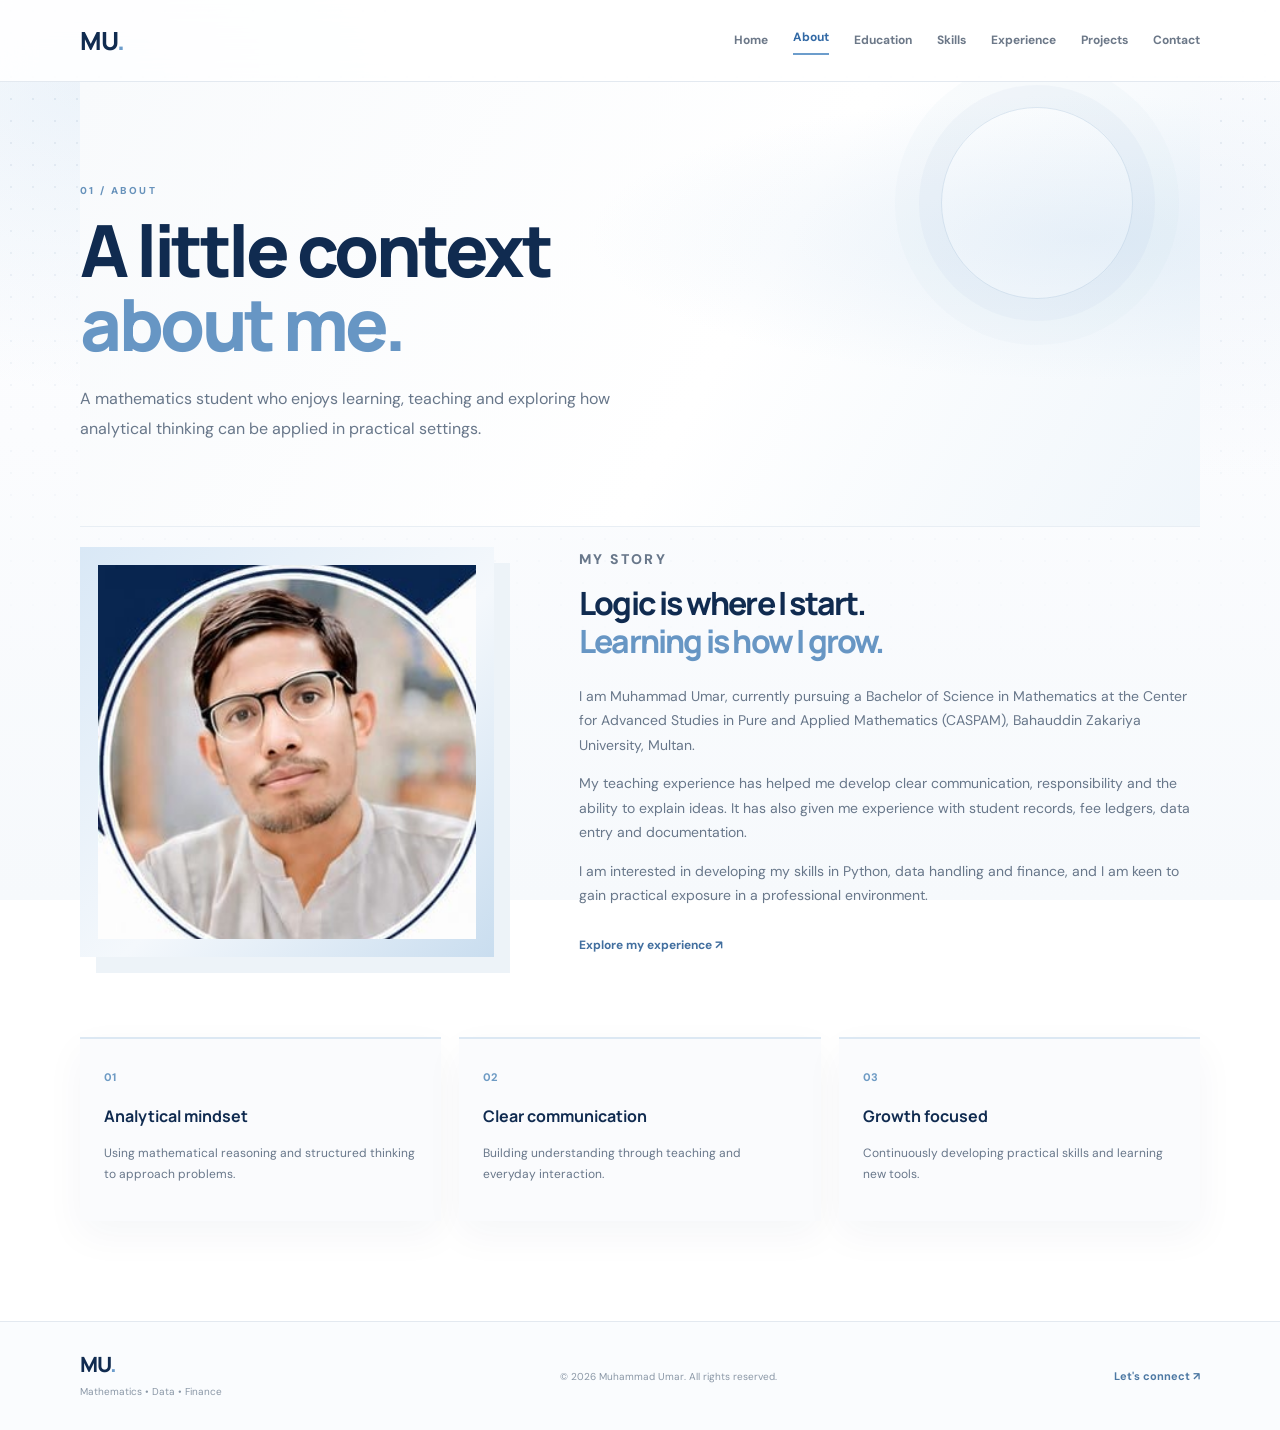
==== about.html @ f1762b2d "First portfolio upload" ====
<!doctype html><html lang="en"><head><meta charset="utf-8"><meta name="viewport" content="width=device-width, initial-scale=1"><meta name="description" content="Muhammad Umar's professional portfolio — Mathematics student interested in data, Python and finance."><title>About | Muhammad Umar</title><link rel="preconnect" href="https://fonts.googleapis.com"><link rel="preconnect" href="https://fonts.gstatic.com" crossorigin><link href="https://fonts.googleapis.com/css2?family=DM+Sans:wght@400;500;600;700&family=Manrope:wght@400;500;600;700;800&display=swap" rel="stylesheet"><link rel="stylesheet" href="style.css"></head><body><header class="header"><a class="logo" href="index.html">MU<span>.</span></a><button class="menu-btn" aria-label="Toggle menu" aria-expanded="false">☰</button><nav class="nav"><a href="index.html">Home</a><a class="active" href="about.html">About</a><a href="education.html">Education</a><a href="skills.html">Skills</a><a href="experience.html">Experience</a><a href="projects.html">Projects</a><a href="contact.html">Contact</a></nav></header><main>
<section class="page-hero container"><p class="kicker">01 / ABOUT</p><h1>A little context<br><em>about me.</em></h1><p class="intro">A mathematics student who enjoys learning, teaching and exploring how analytical thinking can be applied in practical settings.</p></section>
<section class="container split-section"><div class="about-photo"><img src="assets/portrait.jpg" alt="Muhammad Umar"></div><div class="prose"><p class="kicker">MY STORY</p><h2>Logic is where I start.<br><em>Learning is how I grow.</em></h2><p>I am Muhammad Umar, currently pursuing a Bachelor of Science in Mathematics at the Center for Advanced Studies in Pure and Applied Mathematics (CASPAM), Bahauddin Zakariya University, Multan.</p><p>My teaching experience has helped me develop clear communication, responsibility and the ability to explain ideas. It has also given me experience with student records, fee ledgers, data entry and documentation.</p><p>I am interested in developing my skills in Python, data handling and finance, and I am keen to gain practical exposure in a professional environment.</p><a class="text-link" href="experience.html">Explore my experience ↗</a></div></section>
<section class="container values-grid"><article><span>01</span><h3>Analytical mindset</h3><p>Using mathematical reasoning and structured thinking to approach problems.</p></article><article><span>02</span><h3>Clear communication</h3><p>Building understanding through teaching and everyday interaction.</p></article><article><span>03</span><h3>Growth focused</h3><p>Continuously developing practical skills and learning new tools.</p></article></section>
</main><footer class="footer"><div><a class="logo" href="index.html">MU<span>.</span></a><p>Mathematics • Data • Finance</p></div><p>© <span class="year"></span> Muhammad Umar. All rights reserved.</p><a href="contact.html">Let's connect ↗</a></footer><script src="script.js"></script></body></html>
---- style.css ----
:root{--ink:#17263b;--navy:#102b50;--blue:#3269a5;--sky:#e9f1fa;--muted:#68778a;--line:#e3e9f0;--paper:#fff;--soft:#f7f9fc;--accent:#9fc5ee}
*{box-sizing:border-box}html{scroll-behavior:smooth}body{margin:0;background:var(--paper);color:var(--ink);font-family:'DM Sans',Arial,sans-serif;font-size:15px;line-height:1.75}a{color:inherit}.container{width:min(1120px,calc(100% - 48px));margin:0 auto}.header{height:82px;padding:0 max(24px,calc((100% - 1120px)/2));display:flex;align-items:center;justify-content:space-between;background:#fff;border-bottom:1px solid var(--line);position:sticky;top:0;z-index:20}.logo{font:800 25px 'Manrope',sans-serif;letter-spacing:-1.5px;text-decoration:none;color:var(--navy)}.logo span{color:#6c9dcc}.nav{display:flex;align-items:center;gap:25px}.nav a{text-decoration:none;color:#6c7888;font-size:12px;font-weight:700;transition:.2s}.nav a:hover,.nav a.active{color:var(--blue)}.nav a.active:after{content:"";display:block;height:2px;background:#6c9dcc;margin-top:5px}.menu-btn{display:none;border:0;background:none;font-size:25px;color:var(--navy)}
.hero{min-height:620px;display:grid;grid-template-columns:1.1fr .9fr;align-items:center;gap:70px;padding-top:65px;padding-bottom:75px}.availability{display:inline-flex;align-items:center;gap:9px;border:1px solid #dce7f2;border-radius:30px;padding:7px 12px;color:#53779b;font-size:10px;font-weight:700;letter-spacing:1.3px}.availability i{width:7px;height:7px;background:#65aa8b;border-radius:50%;box-shadow:0 0 0 4px #e6f4ed}.kicker{font-size:10px;letter-spacing:2.4px;font-weight:800;color:#6792bb;margin:0 0 13px}.hero .kicker{margin-top:32px}.hero h1,.page-hero h1,.contact-hero h1{font:800 clamp(54px,7vw,86px)/1.03 'Manrope',sans-serif;letter-spacing:-5px;color:var(--navy);margin:0}.hero h1 em,.page-hero h1 em,.contact-hero h1 em,.section-heading h2 em,.prose h2 em,.project-placeholder h2 em{font-style:normal;color:#6796c4}.hero-role{font-size:17px;font-weight:700;color:#4b6078;margin:23px 0 10px}.hero-role span{color:#9db3ca;padding:0 6px}.intro{font-size:16px;line-height:1.9;color:var(--muted);max-width:590px}.button-row{display:flex;gap:12px;flex-wrap:wrap;margin-top:29px}.btn{padding:13px 19px;border-radius:5px;text-decoration:none;font-size:12px;font-weight:700;transition:.2s}.btn b{padding-left:12px}.primary{background:var(--navy);color:white}.primary:hover{background:#244a78;transform:translateY(-2px)}.secondary{border:1px solid #d6e0ea;color:var(--navy)}.secondary:hover{background:var(--soft)}.social-proof{display:flex;align-items:center;gap:10px;color:#8793a2;font-size:11px;margin-top:32px}.mini-line{width:30px;height:1px;background:#9db8d3}.hero-visual{height:430px;position:relative;display:flex;align-items:center;justify-content:center}.image-backdrop{position:absolute;width:340px;height:390px;background:linear-gradient(145deg,#e6eff8,#f7f9fc);border-radius:48% 48% 8px 8px;transform:rotate(4deg)}.portrait{position:relative;width:300px;height:370px;object-fit:cover;object-position:center 24%;border-radius:48% 48% 7px 7px;box-shadow:0 25px 65px #102b5026;filter:saturate(.86)}.floating-card{position:absolute;bottom:18px;left:0;background:white;padding:14px 18px;display:flex;align-items:center;gap:12px;box-shadow:0 12px 35px #102b501c;border:1px solid #edf1f5;border-radius:7px}.card-icon{width:34px;height:34px;border-radius:50%;background:var(--sky);color:#467db2;display:grid;place-items:center;font-size:20px}.floating-card strong,.floating-card small{display:block}.floating-card strong{font:700 12px 'Manrope'}.floating-card small{font-size:10px;color:var(--muted)}.vertical-label{position:absolute;right:0;top:48%;writing-mode:vertical-rl;letter-spacing:2px;font-size:9px;color:#9aa9b8}.metrics{background:var(--navy);color:white}.metric-grid{display:grid;grid-template-columns:repeat(4,1fr);padding-top:29px;padding-bottom:29px}.metric-grid>div{padding:4px 25px;border-right:1px solid #ffffff25}.metric-grid>div:first-child{padding-left:0}.metric-grid>div:last-child{border:0}.metric-grid strong{display:block;font:700 27px 'Manrope';color:white}.metric-grid strong span{color:#8db8e2}.metric-grid span{display:block;font-size:11px;color:#b8c8da}.section{padding-top:100px;padding-bottom:105px}.section-heading{display:flex;align-items:end;justify-content:space-between;gap:25px}.section-heading h2,.prose h2{font:750 38px/1.2 'Manrope';letter-spacing:-1.8px;color:var(--navy);margin:0}.arrow-link,.text-link{font-size:12px;font-weight:700;color:#426f9f;text-decoration:none}.arrow-link b{margin-left:10px}.intro-grid{display:grid;grid-template-columns:1fr 1fr;gap:90px;margin-top:48px}.large-copy{font:600 24px/1.5 'Manrope';letter-spacing:-.5px;color:#34465d;margin:0}.intro-side p{color:var(--muted);margin-top:0}.tag-row,.pill-list{display:flex;flex-wrap:wrap;gap:8px}.tag-row span,.pill-list span{font-size:11px;color:#496987;background:#f1f6fb;border:1px solid #e1eaf3;border-radius:3px;padding:6px 10px}.feature-band{background:#f2f6fa;padding:65px 0}.feature-inner{display:flex;align-items:center;justify-content:space-between;gap:30px}.kicker.light{color:#6d94b9}.feature-inner h2{font:750 38px/1.2 'Manrope';letter-spacing:-1.5px;color:var(--navy);margin:0}.feature-inner h2 em{font-style:normal;color:#6a97c2}.light-btn{background:white;border:1px solid #dce5ee;color:var(--navy)}
.page-hero{padding-top:100px;padding-bottom:65px}.page-hero h1,.contact-hero h1{font-size:clamp(48px,6vw,72px);letter-spacing:-3.5px}.page-hero .intro{margin-top:23px}.split-section{display:grid;grid-template-columns:.8fr 1.2fr;gap:85px;align-items:center;padding-top:20px;padding-bottom:80px}.about-photo{height:410px;background:var(--sky);padding:18px;position:relative}.about-photo img{width:100%;height:100%;object-fit:cover;object-position:center 24%}.prose h2{font-size:32px;margin-bottom:23px}.prose p{color:var(--muted);font-size:14px}.prose .text-link{display:inline-block;margin-top:13px}.values-grid{display:grid;grid-template-columns:repeat(3,1fr);gap:18px;padding-bottom:100px}.values-grid article{padding:24px;border-top:2px solid #dce8f3;background:#fafbfd}.values-grid article>span{font-size:11px;color:#6e9bc4;font-weight:800}.values-grid h3{font:700 16px 'Manrope';color:var(--navy)}.values-grid p{font-size:12px;color:var(--muted)}
.narrow-content{max-width:820px;padding-bottom:110px}.timeline{border-left:1px solid #d7e2ed;padding-left:34px}.timeline article{position:relative;padding:0 0 42px}.timeline article:before{content:"";position:absolute;left:-40px;top:6px;width:10px;height:10px;border-radius:50%;background:#6c9dcc;border:4px solid white;box-shadow:0 0 0 1px #c7d9e9}.timeline-date{font-size:10px;letter-spacing:1.7px;color:#6794bd;font-weight:800}.timeline h2{font:700 23px 'Manrope';color:var(--navy);margin:8px 0 2px}.institution{font-size:13px;color:#5d7188;font-weight:600;margin:0 0 10px}.timeline article p,.timeline li{font-size:13px;color:var(--muted)}.timeline ul{padding-left:18px}.status{display:inline-block;padding:4px 9px;background:#edf5fb;color:#4e7ca7;font-size:10px;border-radius:3px;margin-top:6px}
.skill-cards{display:grid;grid-template-columns:1fr 1fr;gap:18px;padding-bottom:110px}.skill-card{position:relative;padding:31px;border:1px solid var(--line);min-height:220px;background:linear-gradient(145deg,#fff,#fbfcfe)}.skill-number{position:absolute;right:25px;top:20px;font:700 34px 'Manrope';color:#edf2f7}.skill-card h2{font:700 21px 'Manrope';color:var(--navy);margin:0 0 20px}.pill-list span{padding:7px 11px}
.project-placeholder{background:var(--navy);color:white;text-align:center;padding:65px 25px;margin-bottom:85px}.placeholder-mark{width:45px;height:45px;border:1px solid #ffffff50;border-radius:50%;display:grid;place-items:center;margin:0 auto 23px;color:#9fc5ee;font-size:23px}.project-placeholder .kicker{color:#9fc5ee}.project-placeholder h2{font:750 34px/1.25 'Manrope';margin:0 0 15px}.project-placeholder h2 em{color:#9fc5ee}.project-placeholder p:last-child{max-width:540px;margin:0 auto;color:#c0ccda;font-size:13px}.cert-section{padding-bottom:60px}.cert-section .section-heading h2{font-size:34px}.cert-row{display:grid;grid-template-columns:100px 1fr 30px;align-items:center;padding:21px 0;border-bottom:1px solid var(--line)}.cert-year{font-size:11px;color:#6794bd;font-weight:800}.cert-row h3{font:700 15px 'Manrope';color:var(--navy);margin:0}.cert-row p{font-size:12px;color:var(--muted);margin:3px 0 0}.cert-symbol{color:#6e9bc4}.language-strip{padding:35px 0 90px;border-top:1px solid var(--line)}.language-strip>div{display:flex;gap:12px;align-items:center;flex-wrap:wrap}.language-strip strong{font:700 14px 'Manrope';color:var(--navy)}.language-strip span{font-size:11px;color:var(--muted);margin-right:24px}
.contact-hero{padding-top:100px;padding-bottom:65px}.contact-hero .intro{max-width:560px}.contact-layout{display:grid;grid-template-columns:1.3fr .7fr;gap:70px;padding-bottom:120px}.contact-main{padding:32px 0}.contact-link{display:flex;justify-content:space-between;align-items:center;text-decoration:none;border-bottom:1px solid var(--line);padding:20px 0;font:650 clamp(17px,2.4vw,25px) 'Manrope';color:var(--navy)}.contact-link b{font-size:16px;color:#6794bd}.contact-aside{background:#f4f7fa;padding:30px}.contact-aside h3{font:700 21px/1.5 'Manrope';color:var(--navy)}.contact-aside p,.privacy-note{font-size:12px;color:var(--muted)}.privacy-note{display:block;border-top:1px solid #dfe7ef;padding-top:15px;margin-top:22px}
.footer{border-top:1px solid var(--line);padding:28px max(24px,calc((100% - 1120px)/2));display:flex;align-items:center;justify-content:space-between;gap:20px}.footer .logo{font-size:21px}.footer p{font-size:10px;color:#8a97a6;margin:2px 0}.footer>a:last-child{font-size:11px;color:#4c78a3;font-weight:700;text-decoration:none}
@media(max-width:900px){.nav{gap:13px}.nav a{font-size:10px}.hero{gap:30px}.portrait{width:260px;height:330px}.image-backdrop{width:300px;height:350px}.intro-grid{gap:45px}.split-section{gap:45px}}
@media(max-width:700px){.container{width:calc(100% - 38px)}.header{height:68px;padding:0 20px}.menu-btn{display:block}.nav{display:none;position:absolute;top:68px;left:0;right:0;background:white;padding:18px 22px 22px;box-shadow:0 15px 20px #102b5012;flex-direction:column;align-items:flex-start;gap:15px}.nav.open{display:flex}.nav a{font-size:12px}.hero{grid-template-columns:1fr;padding-top:45px;padding-bottom:55px;gap:25px}.hero-copy{order:2}.hero-visual{order:1;height:330px}.portrait{width:220px;height:285px}.image-backdrop{width:245px;height:300px}.floating-card{left:2px;bottom:0}.vertical-label{right:2px}.hero h1{font-size:59px}.hero .kicker{margin-top:24px}.metric-grid{grid-template-columns:1fr 1fr;row-gap:22px}.metric-grid>div{padding:4px 12px}.metric-grid>div:nth-child(2){border:0}.metric-grid>div:first-child{padding-left:12px}.section{padding-top:65px;padding-bottom:65px}.section-heading,.feature-inner{align-items:flex-start;flex-direction:column}.section-heading h2,.feature-inner h2{font-size:31px}.intro-grid,.split-section,.contact-layout{grid-template-columns:1fr;gap:30px}.large-copy{font-size:21px}.feature-band{padding:48px 0}.page-hero,.contact-hero{padding-top:65px;padding-bottom:45px}.page-hero h1,.contact-hero h1{font-size:51px}.about-photo{height:320px;max-width:360px}.prose h2{font-size:28px}.values-grid,.skill-cards{grid-template-columns:1fr}.values-grid{padding-bottom:65px}.narrow-content{padding-bottom:65px}.skill-cards{padding-bottom:70px}.project-placeholder{padding:48px 20px;margin-bottom:60px}.project-placeholder h2{font-size:27px}.cert-row{grid-template-columns:75px 1fr 20px}.language-strip{padding-bottom:65px}.contact-layout{padding-bottom:75px}.contact-aside{padding:24px}.footer{padding:23px 20px;align-items:flex-start;flex-direction:column;gap:8px}}


/* VISUAL BACKGROUND UPGRADE */
body{
  background:
    radial-gradient(ellipse at 7% 9%, rgba(164,198,231,.20), transparent 28rem),
    radial-gradient(ellipse at 94% 22%, rgba(209,224,242,.25), transparent 30rem),
    linear-gradient(180deg,#ffffff 0%,#fbfcfe 48%,#f6f9fc 100%);
  background-attachment:fixed;
}
body:before{
  content:"";position:fixed;inset:0;pointer-events:none;z-index:-1;opacity:.24;
  background-image:radial-gradient(#9eb4ca .75px,transparent .75px);
  background-size:22px 22px;
  mask-image:linear-gradient(to bottom,black,transparent 75%);
}
.header{background:rgba(255,255,255,.88);backdrop-filter:blur(16px);-webkit-backdrop-filter:blur(16px)}
.hero{
  position:relative;isolation:isolate;overflow:hidden;
  background:
    radial-gradient(ellipse at 80% 48%,rgba(195,218,241,.42),transparent 35%),
    linear-gradient(120deg,rgba(247,250,253,.98),rgba(255,255,255,.76) 58%,rgba(239,246,252,.84));
  border:1px solid rgba(216,229,242,.72);
  border-top:0;border-radius:0 0 26px 26px;
}
.hero:before{
  content:"";position:absolute;z-index:-1;width:430px;height:430px;left:-220px;top:-210px;border-radius:50%;
  border:1px solid rgba(103,150,196,.17);box-shadow:0 0 0 32px rgba(103,150,196,.035),0 0 0 68px rgba(103,150,196,.025);
}
.hero:after{
  content:"";position:absolute;z-index:-1;width:300px;height:300px;right:8%;bottom:-220px;border-radius:50%;
  background:rgba(139,180,220,.18);filter:blur(5px);
}
.hero-visual{background:radial-gradient(ellipse at center,rgba(188,214,239,.38),transparent 68%)}
.image-backdrop{background:linear-gradient(145deg,#dceaf7 0%,#f8fbfe 52%,#cbdff1 100%);box-shadow:inset 0 0 0 1px #ffffffa8,0 28px 70px #254c7510}
.portrait{border:7px solid rgba(255,255,255,.86);outline:1px solid rgba(104,147,188,.28)}
.metrics{background:linear-gradient(105deg,#0b2343 0%,#153a65 52%,#234e79 100%);position:relative;overflow:hidden}
.metrics:after{content:"";position:absolute;right:-100px;top:-190px;width:430px;height:430px;border:1px solid #ffffff18;border-radius:50%;box-shadow:0 0 0 35px #ffffff08,0 0 0 75px #ffffff06}
.section{position:relative}
.section:before{content:"";position:absolute;left:0;top:80px;width:3px;height:90px;background:linear-gradient(#78a6d1,transparent);opacity:.6}
.feature-band{position:relative;overflow:hidden;background:radial-gradient(ellipse at 85% 20%,#e0ebf6 0%,transparent 34%),linear-gradient(120deg,#f0f5fa,#f8fafc 62%,#eaf2f9)}
.feature-band:after{content:"";position:absolute;right:7%;bottom:-160px;width:330px;height:330px;border-radius:50%;border:1px solid #a9c3dd55;box-shadow:0 0 0 28px #a9c3dd15,0 0 0 58px #a9c3dd10}
.page-hero{position:relative;overflow:hidden;background:radial-gradient(ellipse at 90% 35%,rgba(193,216,238,.32),transparent 35%),linear-gradient(120deg,#f8fafc,#fff 58%,#f0f6fb);border-bottom:1px solid #e8eef4}
.page-hero:after,.contact-hero:after{content:"";position:absolute;right:6%;top:25px;width:190px;height:190px;border-radius:50%;border:1px solid #9cb9d655;box-shadow:0 0 0 22px #9cb9d615,0 0 0 46px #9cb9d60d;pointer-events:none}
.skill-card,.values-grid article,.content-card{box-shadow:0 14px 38px rgba(22,53,86,.045);transition:transform .25s ease,box-shadow .25s ease}
.skill-card:hover,.values-grid article:hover{transform:translateY(-4px);box-shadow:0 20px 44px rgba(22,53,86,.09)}
.about-photo{background:linear-gradient(135deg,#d9e8f6,#f4f8fc 55%,#c9ddef);box-shadow:16px 16px 0 #edf3f8}
.project-placeholder{position:relative;overflow:hidden;background:radial-gradient(ellipse at 90% 10%,#2d5883,transparent 36%),linear-gradient(115deg,#0c2443,#183e68 70%,#214d78)}
.project-placeholder:before{content:"";position:absolute;left:-110px;bottom:-210px;width:370px;height:370px;border:1px solid #ffffff24;border-radius:50%;box-shadow:0 0 0 30px #ffffff08,0 0 0 65px #ffffff06}
.contact-hero{position:relative;overflow:hidden;background:radial-gradient(ellipse at 88% 45%,rgba(190,215,239,.36),transparent 35%),linear-gradient(120deg,#f7fafc,#fff 62%,#eff5fa)}
.contact-aside{background:linear-gradient(145deg,#eef4f9,#f9fbfd);border:1px solid #e3ebf3}
.footer{background:rgba(250,252,254,.86)}
@media(max-width:700px){
  .hero{border-radius:0 0 18px 18px}
  .page-hero:after,.contact-hero:after{right:-95px;opacity:.55}
  body{background-attachment:scroll}
}

/* Banking internship and certificate feature */
.bank-internship{background:linear-gradient(120deg,#f5f9fd,#fff);border:1px solid #e3edf6;border-radius:12px;padding:25px 28px;margin:0 0 36px;box-shadow:0 12px 34px #102b500c}
.bank-internship:before{left:-40px!important}
.certificate-inline{margin-top:12px}
.bank-certificate-section{padding-bottom:45px}
.bank-certificate-card{display:grid;grid-template-columns:1.05fr .95fr;gap:42px;align-items:center;padding:38px;border:1px solid #e2eaf2;border-radius:16px;background:linear-gradient(125deg,#f5f9fd 0%,#fff 65%);box-shadow:0 18px 48px #102b5010;overflow:hidden}
.bank-certificate-copy h2{font:800 clamp(29px,4vw,43px)/1.12 'Manrope';letter-spacing:-1.8px;color:var(--navy);margin:0 0 17px}
.bank-certificate-copy h2 em{font-style:normal;color:#6796c4}
.bank-certificate-copy>p:not(.kicker):not(.privacy-note){color:var(--muted);font-size:14px;max-width:530px;line-height:1.85}
.bank-certificate-meta{display:flex;gap:8px;flex-wrap:wrap;margin:20px 0 24px}
.bank-certificate-meta span{font-size:10px;font-weight:700;color:#4e6f90;background:#eaf2f9;border:1px solid #dce8f3;border-radius:30px;padding:7px 11px}
.privacy-note{font-size:10px;color:#8592a1;margin-top:13px}
.certificate-art{min-height:280px;position:relative;display:grid;place-items:center;background:radial-gradient(circle at 55% 45%,#e6eff8,#f7f9fc 68%);border-radius:12px;padding:24px}
.certificate-paper{width:min(100%,310px);min-height:210px;background:#fff;padding:23px 24px;box-shadow:0 18px 40px #102b5020;transform:rotate(-3deg);border:1px solid #e8edf2;display:flex;flex-direction:column;align-items:flex-start}
.certificate-brand{font:800 17px 'Manrope';color:#2876b7;letter-spacing:-.7px}
.certificate-brand span{color:#657789;font-weight:500}
.certificate-paper small{font-size:7px;letter-spacing:1.4px;color:#7a8b9d;margin-top:18px}
.certificate-paper strong{font:800 17px 'Manrope';color:var(--navy);margin-top:7px}
.certificate-paper p{font-size:9px;line-height:1.7;color:#738196}
.certificate-rule{height:2px;background:#7ca9d2;width:100%;margin-top:auto}
.certificate-stamp{position:absolute;right:12px;bottom:25px;border:2px solid #6d9bc5;color:#5687b7;border-radius:50%;width:78px;height:78px;display:grid;place-items:center;text-align:center;font-size:9px;font-weight:800;letter-spacing:1px;transform:rotate(12deg);background:#ffffffd9}
@media(max-width:760px){.bank-certificate-card{grid-template-columns:1fr;padding:24px;gap:20px}.certificate-art{min-height:245px}.bank-internship{padding:20px}}
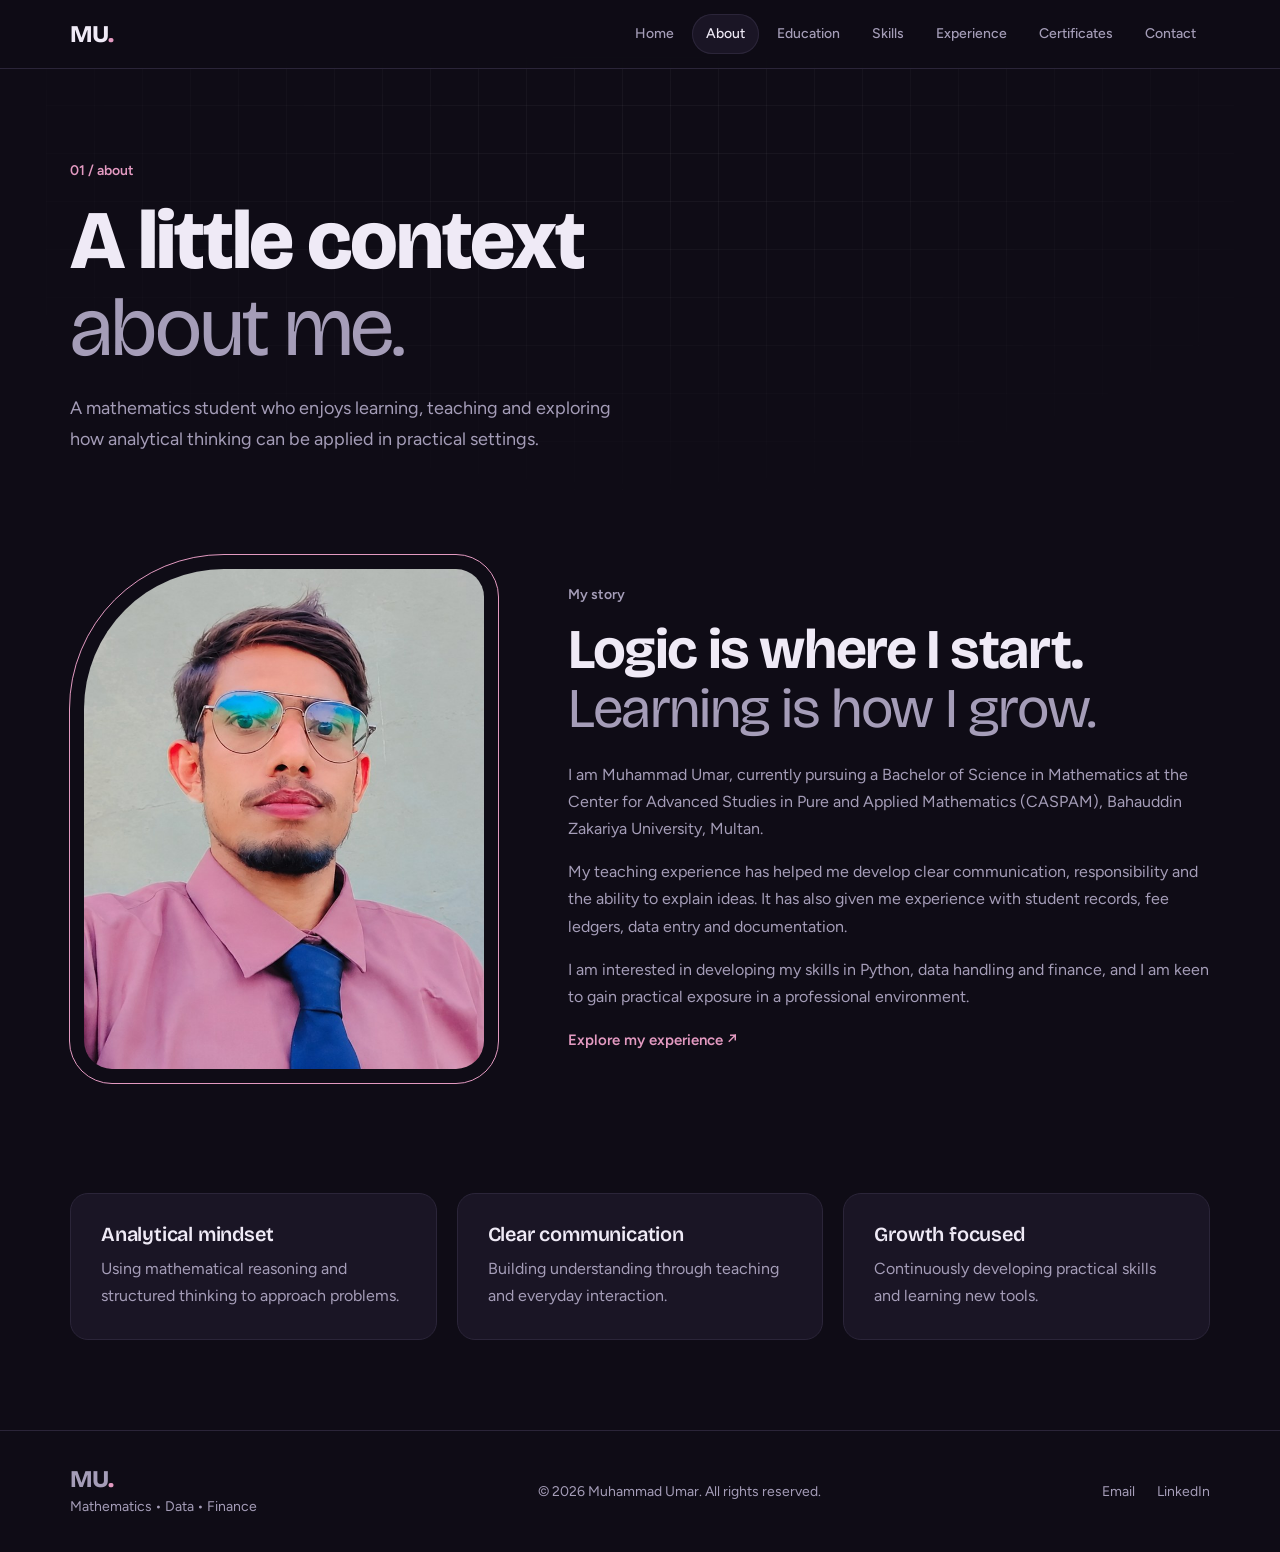
==== commit ce3c1844: "my first commit" ====
--- a/about.html
+++ b/about.html
@@ -1,5 +1,5 @@
-<!doctype html><html lang="en"><head><meta charset="utf-8"><meta name="viewport" content="width=device-width, initial-scale=1"><meta name="description" content="Muhammad Umar's professional portfolio — Mathematics student interested in data, Python and finance."><title>About | Muhammad Umar</title><link rel="preconnect" href="https://fonts.googleapis.com"><link rel="preconnect" href="https://fonts.gstatic.com" crossorigin><link href="https://fonts.googleapis.com/css2?family=DM+Sans:wght@400;500;600;700&family=Manrope:wght@400;500;600;700;800&display=swap" rel="stylesheet"><link rel="stylesheet" href="style.css"></head><body><header class="header"><a class="logo" href="index.html">MU<span>.</span></a><button class="menu-btn" aria-label="Toggle menu" aria-expanded="false">☰</button><nav class="nav"><a href="index.html">Home</a><a class="active" href="about.html">About</a><a href="education.html">Education</a><a href="skills.html">Skills</a><a href="experience.html">Experience</a><a href="projects.html">Projects</a><a href="contact.html">Contact</a></nav></header><main>
-<section class="page-hero container"><p class="kicker">01 / ABOUT</p><h1>A little context<br><em>about me.</em></h1><p class="intro">A mathematics student who enjoys learning, teaching and exploring how analytical thinking can be applied in practical settings.</p></section>
-<section class="container split-section"><div class="about-photo"><img src="assets/portrait.jpg" alt="Muhammad Umar"></div><div class="prose"><p class="kicker">MY STORY</p><h2>Logic is where I start.<br><em>Learning is how I grow.</em></h2><p>I am Muhammad Umar, currently pursuing a Bachelor of Science in Mathematics at the Center for Advanced Studies in Pure and Applied Mathematics (CASPAM), Bahauddin Zakariya University, Multan.</p><p>My teaching experience has helped me develop clear communication, responsibility and the ability to explain ideas. It has also given me experience with student records, fee ledgers, data entry and documentation.</p><p>I am interested in developing my skills in Python, data handling and finance, and I am keen to gain practical exposure in a professional environment.</p><a class="text-link" href="experience.html">Explore my experience ↗</a></div></section>
+<!doctype html><html lang="en"><head><meta charset="utf-8"><meta name="viewport" content="width=device-width, initial-scale=1"><meta name="description" content="About Muhammad Umar — a mathematics student who combines analytical thinking, teaching experience and an interest in data and finance."><meta name="author" content="Muhammad Umar"><meta name="theme-color" content="#0f0c16"><meta property="og:type" content="website"><meta property="og:title" content="Muhammad Umar — Mathematics Student"><meta property="og:description" content="About Muhammad Umar — a mathematics student who combines analytical thinking, teaching experience and an interest in data and finance."><link rel="icon" href="data:image/svg+xml,%3Csvg xmlns='http://www.w3.org/2000/svg' viewBox='0 0 64 64'%3E%3Crect width='64' height='64' rx='14' fill='%230f0c16'/%3E%3Ctext x='32' y='43' font-size='30' font-weight='700' text-anchor='middle' fill='%23e39ac1' font-family='sans-serif'%3EMU%3C/text%3E%3C/svg%3E"><title>About | Muhammad Umar</title><link rel="preconnect" href="https://fonts.googleapis.com"><link rel="preconnect" href="https://fonts.gstatic.com" crossorigin><link href="https://fonts.googleapis.com/css2?family=Bricolage+Grotesque:opsz,wght@12..96,400..800&family=Figtree:wght@400;500;600;700&display=swap" rel="stylesheet"><link rel="stylesheet" href="style.css"></head><body><a class="skip" href="#main">Skip to content</a><header class="header"><a class="logo" href="index.html">MU<span>.</span></a><button class="menu-btn" aria-label="Toggle menu" aria-expanded="false">☰</button><nav class="nav"><a href="index.html">Home</a><a class="active" href="about.html">About</a><a href="education.html">Education</a><a href="skills.html">Skills</a><a href="experience.html">Experience</a><a href="projects.html">Certificates</a><a href="contact.html">Contact</a></nav></header><main id="main">
+<section class="page-hero container"><p class="kicker">01 / about</p><h1>A little context<br><em>about me.</em></h1><p class="intro">A mathematics student who enjoys learning, teaching and exploring how analytical thinking can be applied in practical settings.</p></section>
+<section class="container split-section"><div class="about-photo"><img src="assets/portrait.jpg" alt="Muhammad Umar"></div><div class="prose"><p class="kicker">My story</p><h2>Logic is where I start.<br><em>Learning is how I grow.</em></h2><p>I am Muhammad Umar, currently pursuing a Bachelor of Science in Mathematics at the Center for Advanced Studies in Pure and Applied Mathematics (CASPAM), Bahauddin Zakariya University, Multan.</p><p>My teaching experience has helped me develop clear communication, responsibility and the ability to explain ideas. It has also given me experience with student records, fee ledgers, data entry and documentation.</p><p>I am interested in developing my skills in Python, data handling and finance, and I am keen to gain practical exposure in a professional environment.</p><a class="text-link" href="experience.html">Explore my experience ↗</a></div></section>
 <section class="container values-grid"><article><span>01</span><h3>Analytical mindset</h3><p>Using mathematical reasoning and structured thinking to approach problems.</p></article><article><span>02</span><h3>Clear communication</h3><p>Building understanding through teaching and everyday interaction.</p></article><article><span>03</span><h3>Growth focused</h3><p>Continuously developing practical skills and learning new tools.</p></article></section>
-</main><footer class="footer"><div><a class="logo" href="index.html">MU<span>.</span></a><p>Mathematics • Data • Finance</p></div><p>© <span class="year"></span> Muhammad Umar. All rights reserved.</p><a href="contact.html">Let's connect ↗</a></footer><script src="script.js"></script></body></html>+</main><footer class="footer"><div><a class="logo" href="index.html">MU<span>.</span></a><p>Mathematics • Data • Finance</p></div><p>© <span class="year"></span> Muhammad Umar. All rights reserved.</p><span class="foot-links"><a href="mailto:umar6976056@gmail.com">Email</a><a href="https://www.linkedin.com/in/muhammad-umar-a0b90329b/" target="_blank" rel="noopener">LinkedIn</a></span></footer><script src="script.js"></script></body></html>
--- a/style.css
+++ b/style.css
@@ -1,92 +1,85 @@
 
-:root{--ink:#17263b;--navy:#102b50;--blue:#3269a5;--sky:#e9f1fa;--muted:#68778a;--line:#e3e9f0;--paper:#fff;--soft:#f7f9fc;--accent:#9fc5ee}
-*{box-sizing:border-box}html{scroll-behavior:smooth}body{margin:0;background:var(--paper);color:var(--ink);font-family:'DM Sans',Arial,sans-serif;font-size:15px;line-height:1.75}a{color:inherit}.container{width:min(1120px,calc(100% - 48px));margin:0 auto}.header{height:82px;padding:0 max(24px,calc((100% - 1120px)/2));display:flex;align-items:center;justify-content:space-between;background:#fff;border-bottom:1px solid var(--line);position:sticky;top:0;z-index:20}.logo{font:800 25px 'Manrope',sans-serif;letter-spacing:-1.5px;text-decoration:none;color:var(--navy)}.logo span{color:#6c9dcc}.nav{display:flex;align-items:center;gap:25px}.nav a{text-decoration:none;color:#6c7888;font-size:12px;font-weight:700;transition:.2s}.nav a:hover,.nav a.active{color:var(--blue)}.nav a.active:after{content:"";display:block;height:2px;background:#6c9dcc;margin-top:5px}.menu-btn{display:none;border:0;background:none;font-size:25px;color:var(--navy)}
-.hero{min-height:620px;display:grid;grid-template-columns:1.1fr .9fr;align-items:center;gap:70px;padding-top:65px;padding-bottom:75px}.availability{display:inline-flex;align-items:center;gap:9px;border:1px solid #dce7f2;border-radius:30px;padding:7px 12px;color:#53779b;font-size:10px;font-weight:700;letter-spacing:1.3px}.availability i{width:7px;height:7px;background:#65aa8b;border-radius:50%;box-shadow:0 0 0 4px #e6f4ed}.kicker{font-size:10px;letter-spacing:2.4px;font-weight:800;color:#6792bb;margin:0 0 13px}.hero .kicker{margin-top:32px}.hero h1,.page-hero h1,.contact-hero h1{font:800 clamp(54px,7vw,86px)/1.03 'Manrope',sans-serif;letter-spacing:-5px;color:var(--navy);margin:0}.hero h1 em,.page-hero h1 em,.contact-hero h1 em,.section-heading h2 em,.prose h2 em,.project-placeholder h2 em{font-style:normal;color:#6796c4}.hero-role{font-size:17px;font-weight:700;color:#4b6078;margin:23px 0 10px}.hero-role span{color:#9db3ca;padding:0 6px}.intro{font-size:16px;line-height:1.9;color:var(--muted);max-width:590px}.button-row{display:flex;gap:12px;flex-wrap:wrap;margin-top:29px}.btn{padding:13px 19px;border-radius:5px;text-decoration:none;font-size:12px;font-weight:700;transition:.2s}.btn b{padding-left:12px}.primary{background:var(--navy);color:white}.primary:hover{background:#244a78;transform:translateY(-2px)}.secondary{border:1px solid #d6e0ea;color:var(--navy)}.secondary:hover{background:var(--soft)}.social-proof{display:flex;align-items:center;gap:10px;color:#8793a2;font-size:11px;margin-top:32px}.mini-line{width:30px;height:1px;background:#9db8d3}.hero-visual{height:430px;position:relative;display:flex;align-items:center;justify-content:center}.image-backdrop{position:absolute;width:340px;height:390px;background:linear-gradient(145deg,#e6eff8,#f7f9fc);border-radius:48% 48% 8px 8px;transform:rotate(4deg)}.portrait{position:relative;width:300px;height:370px;object-fit:cover;object-position:center 24%;border-radius:48% 48% 7px 7px;box-shadow:0 25px 65px #102b5026;filter:saturate(.86)}.floating-card{position:absolute;bottom:18px;left:0;background:white;padding:14px 18px;display:flex;align-items:center;gap:12px;box-shadow:0 12px 35px #102b501c;border:1px solid #edf1f5;border-radius:7px}.card-icon{width:34px;height:34px;border-radius:50%;background:var(--sky);color:#467db2;display:grid;place-items:center;font-size:20px}.floating-card strong,.floating-card small{display:block}.floating-card strong{font:700 12px 'Manrope'}.floating-card small{font-size:10px;color:var(--muted)}.vertical-label{position:absolute;right:0;top:48%;writing-mode:vertical-rl;letter-spacing:2px;font-size:9px;color:#9aa9b8}.metrics{background:var(--navy);color:white}.metric-grid{display:grid;grid-template-columns:repeat(4,1fr);padding-top:29px;padding-bottom:29px}.metric-grid>div{padding:4px 25px;border-right:1px solid #ffffff25}.metric-grid>div:first-child{padding-left:0}.metric-grid>div:last-child{border:0}.metric-grid strong{display:block;font:700 27px 'Manrope';color:white}.metric-grid strong span{color:#8db8e2}.metric-grid span{display:block;font-size:11px;color:#b8c8da}.section{padding-top:100px;padding-bottom:105px}.section-heading{display:flex;align-items:end;justify-content:space-between;gap:25px}.section-heading h2,.prose h2{font:750 38px/1.2 'Manrope';letter-spacing:-1.8px;color:var(--navy);margin:0}.arrow-link,.text-link{font-size:12px;font-weight:700;color:#426f9f;text-decoration:none}.arrow-link b{margin-left:10px}.intro-grid{display:grid;grid-template-columns:1fr 1fr;gap:90px;margin-top:48px}.large-copy{font:600 24px/1.5 'Manrope';letter-spacing:-.5px;color:#34465d;margin:0}.intro-side p{color:var(--muted);margin-top:0}.tag-row,.pill-list{display:flex;flex-wrap:wrap;gap:8px}.tag-row span,.pill-list span{font-size:11px;color:#496987;background:#f1f6fb;border:1px solid #e1eaf3;border-radius:3px;padding:6px 10px}.feature-band{background:#f2f6fa;padding:65px 0}.feature-inner{display:flex;align-items:center;justify-content:space-between;gap:30px}.kicker.light{color:#6d94b9}.feature-inner h2{font:750 38px/1.2 'Manrope';letter-spacing:-1.5px;color:var(--navy);margin:0}.feature-inner h2 em{font-style:normal;color:#6a97c2}.light-btn{background:white;border:1px solid #dce5ee;color:var(--navy)}
-.page-hero{padding-top:100px;padding-bottom:65px}.page-hero h1,.contact-hero h1{font-size:clamp(48px,6vw,72px);letter-spacing:-3.5px}.page-hero .intro{margin-top:23px}.split-section{display:grid;grid-template-columns:.8fr 1.2fr;gap:85px;align-items:center;padding-top:20px;padding-bottom:80px}.about-photo{height:410px;background:var(--sky);padding:18px;position:relative}.about-photo img{width:100%;height:100%;object-fit:cover;object-position:center 24%}.prose h2{font-size:32px;margin-bottom:23px}.prose p{color:var(--muted);font-size:14px}.prose .text-link{display:inline-block;margin-top:13px}.values-grid{display:grid;grid-template-columns:repeat(3,1fr);gap:18px;padding-bottom:100px}.values-grid article{padding:24px;border-top:2px solid #dce8f3;background:#fafbfd}.values-grid article>span{font-size:11px;color:#6e9bc4;font-weight:800}.values-grid h3{font:700 16px 'Manrope';color:var(--navy)}.values-grid p{font-size:12px;color:var(--muted)}
-.narrow-content{max-width:820px;padding-bottom:110px}.timeline{border-left:1px solid #d7e2ed;padding-left:34px}.timeline article{position:relative;padding:0 0 42px}.timeline article:before{content:"";position:absolute;left:-40px;top:6px;width:10px;height:10px;border-radius:50%;background:#6c9dcc;border:4px solid white;box-shadow:0 0 0 1px #c7d9e9}.timeline-date{font-size:10px;letter-spacing:1.7px;color:#6794bd;font-weight:800}.timeline h2{font:700 23px 'Manrope';color:var(--navy);margin:8px 0 2px}.institution{font-size:13px;color:#5d7188;font-weight:600;margin:0 0 10px}.timeline article p,.timeline li{font-size:13px;color:var(--muted)}.timeline ul{padding-left:18px}.status{display:inline-block;padding:4px 9px;background:#edf5fb;color:#4e7ca7;font-size:10px;border-radius:3px;margin-top:6px}
-.skill-cards{display:grid;grid-template-columns:1fr 1fr;gap:18px;padding-bottom:110px}.skill-card{position:relative;padding:31px;border:1px solid var(--line);min-height:220px;background:linear-gradient(145deg,#fff,#fbfcfe)}.skill-number{position:absolute;right:25px;top:20px;font:700 34px 'Manrope';color:#edf2f7}.skill-card h2{font:700 21px 'Manrope';color:var(--navy);margin:0 0 20px}.pill-list span{padding:7px 11px}
-.project-placeholder{background:var(--navy);color:white;text-align:center;padding:65px 25px;margin-bottom:85px}.placeholder-mark{width:45px;height:45px;border:1px solid #ffffff50;border-radius:50%;display:grid;place-items:center;margin:0 auto 23px;color:#9fc5ee;font-size:23px}.project-placeholder .kicker{color:#9fc5ee}.project-placeholder h2{font:750 34px/1.25 'Manrope';margin:0 0 15px}.project-placeholder h2 em{color:#9fc5ee}.project-placeholder p:last-child{max-width:540px;margin:0 auto;color:#c0ccda;font-size:13px}.cert-section{padding-bottom:60px}.cert-section .section-heading h2{font-size:34px}.cert-row{display:grid;grid-template-columns:100px 1fr 30px;align-items:center;padding:21px 0;border-bottom:1px solid var(--line)}.cert-year{font-size:11px;color:#6794bd;font-weight:800}.cert-row h3{font:700 15px 'Manrope';color:var(--navy);margin:0}.cert-row p{font-size:12px;color:var(--muted);margin:3px 0 0}.cert-symbol{color:#6e9bc4}.language-strip{padding:35px 0 90px;border-top:1px solid var(--line)}.language-strip>div{display:flex;gap:12px;align-items:center;flex-wrap:wrap}.language-strip strong{font:700 14px 'Manrope';color:var(--navy)}.language-strip span{font-size:11px;color:var(--muted);margin-right:24px}
-.contact-hero{padding-top:100px;padding-bottom:65px}.contact-hero .intro{max-width:560px}.contact-layout{display:grid;grid-template-columns:1.3fr .7fr;gap:70px;padding-bottom:120px}.contact-main{padding:32px 0}.contact-link{display:flex;justify-content:space-between;align-items:center;text-decoration:none;border-bottom:1px solid var(--line);padding:20px 0;font:650 clamp(17px,2.4vw,25px) 'Manrope';color:var(--navy)}.contact-link b{font-size:16px;color:#6794bd}.contact-aside{background:#f4f7fa;padding:30px}.contact-aside h3{font:700 21px/1.5 'Manrope';color:var(--navy)}.contact-aside p,.privacy-note{font-size:12px;color:var(--muted)}.privacy-note{display:block;border-top:1px solid #dfe7ef;padding-top:15px;margin-top:22px}
-.footer{border-top:1px solid var(--line);padding:28px max(24px,calc((100% - 1120px)/2));display:flex;align-items:center;justify-content:space-between;gap:20px}.footer .logo{font-size:21px}.footer p{font-size:10px;color:#8a97a6;margin:2px 0}.footer>a:last-child{font-size:11px;color:#4c78a3;font-weight:700;text-decoration:none}
-@media(max-width:900px){.nav{gap:13px}.nav a{font-size:10px}.hero{gap:30px}.portrait{width:260px;height:330px}.image-backdrop{width:300px;height:350px}.intro-grid{gap:45px}.split-section{gap:45px}}
-@media(max-width:700px){.container{width:calc(100% - 38px)}.header{height:68px;padding:0 20px}.menu-btn{display:block}.nav{display:none;position:absolute;top:68px;left:0;right:0;background:white;padding:18px 22px 22px;box-shadow:0 15px 20px #102b5012;flex-direction:column;align-items:flex-start;gap:15px}.nav.open{display:flex}.nav a{font-size:12px}.hero{grid-template-columns:1fr;padding-top:45px;padding-bottom:55px;gap:25px}.hero-copy{order:2}.hero-visual{order:1;height:330px}.portrait{width:220px;height:285px}.image-backdrop{width:245px;height:300px}.floating-card{left:2px;bottom:0}.vertical-label{right:2px}.hero h1{font-size:59px}.hero .kicker{margin-top:24px}.metric-grid{grid-template-columns:1fr 1fr;row-gap:22px}.metric-grid>div{padding:4px 12px}.metric-grid>div:nth-child(2){border:0}.metric-grid>div:first-child{padding-left:12px}.section{padding-top:65px;padding-bottom:65px}.section-heading,.feature-inner{align-items:flex-start;flex-direction:column}.section-heading h2,.feature-inner h2{font-size:31px}.intro-grid,.split-section,.contact-layout{grid-template-columns:1fr;gap:30px}.large-copy{font-size:21px}.feature-band{padding:48px 0}.page-hero,.contact-hero{padding-top:65px;padding-bottom:45px}.page-hero h1,.contact-hero h1{font-size:51px}.about-photo{height:320px;max-width:360px}.prose h2{font-size:28px}.values-grid,.skill-cards{grid-template-columns:1fr}.values-grid{padding-bottom:65px}.narrow-content{padding-bottom:65px}.skill-cards{padding-bottom:70px}.project-placeholder{padding:48px 20px;margin-bottom:60px}.project-placeholder h2{font-size:27px}.cert-row{grid-template-columns:75px 1fr 20px}.language-strip{padding-bottom:65px}.contact-layout{padding-bottom:75px}.contact-aside{padding:24px}.footer{padding:23px 20px;align-items:flex-start;flex-direction:column;gap:8px}}
-
-
-/* VISUAL BACKGROUND UPGRADE */
-body{
-  background:
-    radial-gradient(ellipse at 7% 9%, rgba(164,198,231,.20), transparent 28rem),
-    radial-gradient(ellipse at 94% 22%, rgba(209,224,242,.25), transparent 30rem),
-    linear-gradient(180deg,#ffffff 0%,#fbfcfe 48%,#f6f9fc 100%);
-  background-attachment:fixed;
-}
-body:before{
-  content:"";position:fixed;inset:0;pointer-events:none;z-index:-1;opacity:.24;
-  background-image:radial-gradient(#9eb4ca .75px,transparent .75px);
-  background-size:22px 22px;
-  mask-image:linear-gradient(to bottom,black,transparent 75%);
-}
-.header{background:rgba(255,255,255,.88);backdrop-filter:blur(16px);-webkit-backdrop-filter:blur(16px)}
-.hero{
-  position:relative;isolation:isolate;overflow:hidden;
-  background:
-    radial-gradient(ellipse at 80% 48%,rgba(195,218,241,.42),transparent 35%),
-    linear-gradient(120deg,rgba(247,250,253,.98),rgba(255,255,255,.76) 58%,rgba(239,246,252,.84));
-  border:1px solid rgba(216,229,242,.72);
-  border-top:0;border-radius:0 0 26px 26px;
-}
-.hero:before{
-  content:"";position:absolute;z-index:-1;width:430px;height:430px;left:-220px;top:-210px;border-radius:50%;
-  border:1px solid rgba(103,150,196,.17);box-shadow:0 0 0 32px rgba(103,150,196,.035),0 0 0 68px rgba(103,150,196,.025);
-}
-.hero:after{
-  content:"";position:absolute;z-index:-1;width:300px;height:300px;right:8%;bottom:-220px;border-radius:50%;
-  background:rgba(139,180,220,.18);filter:blur(5px);
-}
-.hero-visual{background:radial-gradient(ellipse at center,rgba(188,214,239,.38),transparent 68%)}
-.image-backdrop{background:linear-gradient(145deg,#dceaf7 0%,#f8fbfe 52%,#cbdff1 100%);box-shadow:inset 0 0 0 1px #ffffffa8,0 28px 70px #254c7510}
-.portrait{border:7px solid rgba(255,255,255,.86);outline:1px solid rgba(104,147,188,.28)}
-.metrics{background:linear-gradient(105deg,#0b2343 0%,#153a65 52%,#234e79 100%);position:relative;overflow:hidden}
-.metrics:after{content:"";position:absolute;right:-100px;top:-190px;width:430px;height:430px;border:1px solid #ffffff18;border-radius:50%;box-shadow:0 0 0 35px #ffffff08,0 0 0 75px #ffffff06}
-.section{position:relative}
-.section:before{content:"";position:absolute;left:0;top:80px;width:3px;height:90px;background:linear-gradient(#78a6d1,transparent);opacity:.6}
-.feature-band{position:relative;overflow:hidden;background:radial-gradient(ellipse at 85% 20%,#e0ebf6 0%,transparent 34%),linear-gradient(120deg,#f0f5fa,#f8fafc 62%,#eaf2f9)}
-.feature-band:after{content:"";position:absolute;right:7%;bottom:-160px;width:330px;height:330px;border-radius:50%;border:1px solid #a9c3dd55;box-shadow:0 0 0 28px #a9c3dd15,0 0 0 58px #a9c3dd10}
-.page-hero{position:relative;overflow:hidden;background:radial-gradient(ellipse at 90% 35%,rgba(193,216,238,.32),transparent 35%),linear-gradient(120deg,#f8fafc,#fff 58%,#f0f6fb);border-bottom:1px solid #e8eef4}
-.page-hero:after,.contact-hero:after{content:"";position:absolute;right:6%;top:25px;width:190px;height:190px;border-radius:50%;border:1px solid #9cb9d655;box-shadow:0 0 0 22px #9cb9d615,0 0 0 46px #9cb9d60d;pointer-events:none}
-.skill-card,.values-grid article,.content-card{box-shadow:0 14px 38px rgba(22,53,86,.045);transition:transform .25s ease,box-shadow .25s ease}
-.skill-card:hover,.values-grid article:hover{transform:translateY(-4px);box-shadow:0 20px 44px rgba(22,53,86,.09)}
-.about-photo{background:linear-gradient(135deg,#d9e8f6,#f4f8fc 55%,#c9ddef);box-shadow:16px 16px 0 #edf3f8}
-.project-placeholder{position:relative;overflow:hidden;background:radial-gradient(ellipse at 90% 10%,#2d5883,transparent 36%),linear-gradient(115deg,#0c2443,#183e68 70%,#214d78)}
-.project-placeholder:before{content:"";position:absolute;left:-110px;bottom:-210px;width:370px;height:370px;border:1px solid #ffffff24;border-radius:50%;box-shadow:0 0 0 30px #ffffff08,0 0 0 65px #ffffff06}
-.contact-hero{position:relative;overflow:hidden;background:radial-gradient(ellipse at 88% 45%,rgba(190,215,239,.36),transparent 35%),linear-gradient(120deg,#f7fafc,#fff 62%,#eff5fa)}
-.contact-aside{background:linear-gradient(145deg,#eef4f9,#f9fbfd);border:1px solid #e3ebf3}
-.footer{background:rgba(250,252,254,.86)}
-@media(max-width:700px){
-  .hero{border-radius:0 0 18px 18px}
-  .page-hero:after,.contact-hero:after{right:-95px;opacity:.55}
-  body{background-attachment:scroll}
-}
-
-/* Banking internship and certificate feature */
-.bank-internship{background:linear-gradient(120deg,#f5f9fd,#fff);border:1px solid #e3edf6;border-radius:12px;padding:25px 28px;margin:0 0 36px;box-shadow:0 12px 34px #102b500c}
-.bank-internship:before{left:-40px!important}
-.certificate-inline{margin-top:12px}
-.bank-certificate-section{padding-bottom:45px}
-.bank-certificate-card{display:grid;grid-template-columns:1.05fr .95fr;gap:42px;align-items:center;padding:38px;border:1px solid #e2eaf2;border-radius:16px;background:linear-gradient(125deg,#f5f9fd 0%,#fff 65%);box-shadow:0 18px 48px #102b5010;overflow:hidden}
-.bank-certificate-copy h2{font:800 clamp(29px,4vw,43px)/1.12 'Manrope';letter-spacing:-1.8px;color:var(--navy);margin:0 0 17px}
-.bank-certificate-copy h2 em{font-style:normal;color:#6796c4}
-.bank-certificate-copy>p:not(.kicker):not(.privacy-note){color:var(--muted);font-size:14px;max-width:530px;line-height:1.85}
-.bank-certificate-meta{display:flex;gap:8px;flex-wrap:wrap;margin:20px 0 24px}
-.bank-certificate-meta span{font-size:10px;font-weight:700;color:#4e6f90;background:#eaf2f9;border:1px solid #dce8f3;border-radius:30px;padding:7px 11px}
-.privacy-note{font-size:10px;color:#8592a1;margin-top:13px}
-.certificate-art{min-height:280px;position:relative;display:grid;place-items:center;background:radial-gradient(circle at 55% 45%,#e6eff8,#f7f9fc 68%);border-radius:12px;padding:24px}
-.certificate-paper{width:min(100%,310px);min-height:210px;background:#fff;padding:23px 24px;box-shadow:0 18px 40px #102b5020;transform:rotate(-3deg);border:1px solid #e8edf2;display:flex;flex-direction:column;align-items:flex-start}
-.certificate-brand{font:800 17px 'Manrope';color:#2876b7;letter-spacing:-.7px}
-.certificate-brand span{color:#657789;font-weight:500}
-.certificate-paper small{font-size:7px;letter-spacing:1.4px;color:#7a8b9d;margin-top:18px}
-.certificate-paper strong{font:800 17px 'Manrope';color:var(--navy);margin-top:7px}
-.certificate-paper p{font-size:9px;line-height:1.7;color:#738196}
-.certificate-rule{height:2px;background:#7ca9d2;width:100%;margin-top:auto}
-.certificate-stamp{position:absolute;right:12px;bottom:25px;border:2px solid #6d9bc5;color:#5687b7;border-radius:50%;width:78px;height:78px;display:grid;place-items:center;text-align:center;font-size:9px;font-weight:800;letter-spacing:1px;transform:rotate(12deg);background:#ffffffd9}
-@media(max-width:760px){.bank-certificate-card{grid-template-columns:1fr;padding:24px;gap:20px}.certificate-art{min-height:245px}.bank-internship{padding:20px}}
+:root{--bg:#0f0c16;--bg2:#151120;--card:#1a1525;--line:#2b2539;--ink:#efeaf6;--mut:#a59db8;--rose:#e39ac1;--blue:#8fb0ff;--r:18px}
+*{box-sizing:border-box}html{scroll-behavior:smooth}
+body{margin:0;background:var(--bg);color:var(--ink);font:16px/1.7 Figtree,system-ui,sans-serif;-webkit-font-smoothing:antialiased}
+img{max-width:100%}a{color:inherit;text-decoration:none}
+h1,h2,h3{font-family:'Bricolage Grotesque',Figtree,sans-serif;line-height:1.05;margin:0;letter-spacing:-.025em}
+h1{font-size:clamp(46px,8vw,104px);font-weight:800}h2{font-size:clamp(30px,4.4vw,56px);font-weight:700}h3{font-size:20px;font-weight:600;letter-spacing:-.01em}
+h1 em,h2 em{font-style:normal;font-weight:400;color:var(--mut)}
+.container{width:min(1140px,100% - 48px);margin-inline:auto}
+.skip{position:absolute;left:-999px;top:8px;background:var(--rose);color:#1a0f1a;padding:10px 16px;z-index:200}.skip:focus{left:8px}
+a:focus-visible,button:focus-visible{outline:3px solid var(--blue);outline-offset:3px}
+.header{position:sticky;top:0;z-index:50;display:flex;align-items:center;justify-content:space-between;padding:14px max(24px,calc((100% - 1140px)/2));background:#0f0c16d9;backdrop-filter:blur(14px);border-bottom:1px solid var(--line)}
+.logo{font:800 24px 'Bricolage Grotesque',sans-serif;letter-spacing:-.04em}.logo span{color:var(--rose)}
+.nav{display:flex;gap:4px}.nav a{padding:8px 14px;border-radius:99px;color:var(--mut);font-size:14px;font-weight:500;transition:.2s}.nav a:hover{color:var(--ink)}.nav a.active{background:var(--card);color:var(--ink);box-shadow:inset 0 0 0 1px var(--line)}
+.menu-btn{display:none;background:var(--card);border:1px solid var(--line);color:var(--ink);border-radius:10px;padding:6px 12px;font-size:18px}
+.hero,.page-hero,.contact-hero{position:relative}
+.hero::before,.page-hero::before,.contact-hero::before{content:"";position:absolute;inset:-60px -24px 0;z-index:-1;background:linear-gradient(#ffffff0c 1px,transparent 1px) 0 0/48px 48px,linear-gradient(90deg,#ffffff0c 1px,transparent 1px) 0 0/48px 48px;-webkit-mask:radial-gradient(ellipse 65% 75% at 50% 30%,#000,transparent);mask:radial-gradient(ellipse 65% 75% at 50% 30%,#000,transparent)}
+.hero{display:grid;grid-template-columns:1.15fr .85fr;gap:50px;align-items:center;padding:80px 0 70px}
+.availability{display:inline-flex;align-items:center;gap:10px;border:1px solid var(--line);background:var(--bg2);padding:7px 14px;border-radius:99px;font-size:13px;color:var(--mut)}
+.availability i{width:8px;height:8px;border-radius:50%;background:#7be0a4;box-shadow:0 0 0 4px #7be0a41f}
+.kicker{margin:0 0 14px;color:var(--rose);font-size:14px;font-weight:600}
+.hero h1{margin:14px 0 20px}
+.hero-role{font:600 20px 'Bricolage Grotesque',sans-serif;margin:0 0 18px}.hero-role span{color:var(--rose)}
+.intro{color:var(--mut);font-size:18px;max-width:560px;margin:0}
+.button-row{display:flex;flex-wrap:wrap;gap:12px;margin:32px 0}
+.btn{display:inline-flex;gap:8px;align-items:center;padding:13px 24px;border-radius:99px;font-weight:600;font-size:15px;border:1px solid var(--line);transition:.2s}
+.btn.primary,.btn.light-btn{background:var(--rose);color:#1a0f1a;border-color:var(--rose)}.btn.primary:hover,.btn.light-btn:hover{background:#f0b2d2}
+.btn.secondary:hover{border-color:var(--rose);color:var(--rose)}
+.social-proof{display:flex;align-items:center;gap:12px;color:var(--mut);font-size:14px}.mini-line{width:36px;height:1px;background:var(--rose)}
+.hero-visual{position:relative;justify-self:center;width:min(100%,380px)}
+.image-backdrop{position:absolute;inset:18px -18px -18px 18px;border:1px solid var(--rose);border-radius:28px 140px 28px 28px;opacity:.55}
+.portrait{position:relative;display:block;width:100%;aspect-ratio:4/5;object-fit:cover;object-position:center 20%;border-radius:28px 140px 28px 28px}
+.floating-card{position:absolute;left:-26px;bottom:34px;display:flex;gap:12px;align-items:center;background:#1a1525e6;backdrop-filter:blur(10px);border:1px solid var(--line);border-radius:14px;padding:12px 16px}
+.floating-card strong{display:block;font-size:14px}.floating-card small{color:var(--mut);font-size:12px}.card-icon{color:var(--rose);font-size:22px}
+.vertical-label{position:absolute;right:-30px;top:50%;writing-mode:vertical-rl;transform:translateY(-50%) rotate(180deg);color:var(--mut);font-size:12px;letter-spacing:.12em}
+.metrics{border-block:1px solid var(--line);background:var(--bg2)}
+.metric-grid{display:grid;grid-template-columns:repeat(4,1fr)}.metric-grid>div{padding:30px 24px;border-left:1px solid var(--line)}.metric-grid>div:first-child{border-left:0;padding-left:0}
+.metric-grid strong{display:block;font:700 44px/1 'Bricolage Grotesque',sans-serif;letter-spacing:-.03em;margin-bottom:6px}.metric-grid strong span{font-size:.5em;color:var(--rose)}.metric-grid>div>span{color:var(--mut);font-size:14px}
+.section{padding:90px 0}.section-heading{display:flex;justify-content:space-between;align-items:end;gap:24px;margin-bottom:40px}
+.arrow-link,.text-link{color:var(--rose);font-weight:600;font-size:15px;border-bottom:1px solid transparent}.arrow-link:hover,.text-link:hover{border-color:var(--rose)}
+.intro-grid{display:grid;grid-template-columns:1.1fr .9fr;gap:60px}
+.large-copy{font:500 clamp(24px,3vw,36px)/1.25 'Bricolage Grotesque',sans-serif;letter-spacing:-.02em;margin:0}
+.intro-side p{color:var(--mut);margin:0 0 22px}
+.tag-row,.pill-list{display:flex;flex-wrap:wrap;gap:8px}.tag-row span,.pill-list span{border:1px solid var(--line);background:var(--card);padding:7px 14px;border-radius:99px;font-size:14px}
+.feature-band{padding:10px 0 90px}.feature-inner{display:flex;justify-content:space-between;align-items:center;gap:30px;padding:56px;border:1px solid var(--rose);border-radius:var(--r);background:var(--bg2)}
+.page-hero,.contact-hero{padding:90px 0 50px}.page-hero h1,.contact-hero h1{font-size:clamp(40px,6.5vw,84px);margin:8px 0 22px}
+.split-section{display:grid;grid-template-columns:.8fr 1.2fr;gap:70px;align-items:center;padding-block:50px}
+.about-photo{padding:14px}.about-photo img{display:block;width:100%;aspect-ratio:4/5;object-fit:cover;object-position:center 20%;border-radius:140px 28px 28px 28px;outline:1px solid var(--rose);outline-offset:14px}
+.prose h2{margin:6px 0 22px}.prose p{color:var(--mut)}
+.values-grid{display:grid;grid-template-columns:repeat(3,1fr);gap:20px;padding-block:60px 90px}
+.values-grid article,.skill-card{background:var(--card);border:1px solid var(--line);border-radius:var(--r);padding:30px}
+.values-grid span,.skill-number{display:none}.values-grid h3{margin:0 0 10px}.values-grid p{margin:0;color:var(--mut)}
+.narrow-content{width:min(820px,100% - 48px);padding-bottom:100px}
+.timeline{position:relative;padding-left:34px}.timeline::before{content:"";position:absolute;left:5px;top:8px;bottom:8px;width:1px;background:var(--line)}
+.timeline article{position:relative;padding:0 0 46px}.timeline article::before{content:"";position:absolute;left:-34px;top:9px;width:11px;height:11px;border-radius:50%;background:var(--bg);border:2px solid var(--rose)}
+.timeline-date{display:block;color:var(--blue);font-size:14px;font-weight:600;margin-bottom:6px}
+.timeline h2{font-size:28px;margin:0 0 6px}.institution{font-weight:600;margin:0 0 10px}.timeline p{color:var(--mut)}.timeline .institution{color:var(--ink)}
+.timeline ul{margin:12px 0 0;padding-left:20px;color:var(--mut)}.timeline li{margin-bottom:6px}
+.status{display:inline-block;border:1px solid var(--rose);color:var(--rose);border-radius:99px;padding:3px 12px;font-size:13px;margin-top:8px}
+.skill-cards{display:grid;grid-template-columns:1fr 1fr;gap:20px;padding-bottom:100px}.skill-card h2{font-size:26px;margin:0 0 20px}
+.cert-gallery{display:grid;grid-template-columns:repeat(3,1fr);gap:22px;padding-bottom:70px}.cert-gallery.home{padding-bottom:0}
+.cert-card{margin:0;background:var(--card);border:1px solid var(--line);border-radius:var(--r);overflow:hidden;display:flex;flex-direction:column;transition:border-color .2s}.cert-card:hover{border-color:var(--rose)}
+.cert-card .thumb{display:block;width:100%;border:0;background:var(--bg2);padding:16px;cursor:zoom-in;border-bottom:1px solid var(--line)}.cert-card a.thumb{cursor:pointer}
+.thumb img{display:block;width:100%;aspect-ratio:4/3;object-fit:contain;border-radius:6px;background:#fff}
+.cert-card figcaption{display:flex;flex-direction:column;gap:6px;padding:20px 22px 24px;flex:1}
+.cert-card time{color:var(--blue);font-size:13px;font-weight:600}.cert-card h3{font-size:19px}.cert-card p{margin:0;font-size:14px;color:var(--mut)}.cert-card .who{color:var(--ink);font-weight:600}
+.cert-card .text-link{margin-top:auto;padding-top:10px;align-self:flex-start}
+.projects-note{margin:0 0 50px;padding:22px 0;border-top:1px solid var(--line);color:var(--mut)}
+.language-strip{display:grid;grid-template-columns:200px 1fr;gap:20px;padding:30px 0 90px;border-top:1px solid var(--line)}
+.language-strip div{display:flex;flex-wrap:wrap;align-items:baseline;gap:6px 10px}.language-strip strong{font:600 20px 'Bricolage Grotesque',sans-serif}.language-strip span{color:var(--mut);margin-right:22px}
+.contact-layout{display:grid;grid-template-columns:1.3fr .7fr;gap:50px;padding-bottom:110px}
+.contact-link{display:flex;justify-content:space-between;align-items:center;gap:16px;padding:26px 0;border-bottom:1px solid var(--line);font:600 clamp(22px,3.2vw,38px) 'Bricolage Grotesque',sans-serif;letter-spacing:-.02em;overflow-wrap:anywhere;transition:.2s}
+.contact-link:hover{color:var(--rose);padding-left:10px}.contact-link b{font-weight:400;color:var(--rose)}
+.contact-aside{background:var(--card);border:1px solid var(--line);border-radius:var(--r);padding:30px;align-self:start}.contact-aside h3{margin:8px 0 12px}.contact-aside p{color:var(--mut);margin:0}
+.footer{display:flex;justify-content:space-between;align-items:center;flex-wrap:wrap;gap:20px;padding:34px max(24px,calc((100% - 1140px)/2));border-top:1px solid var(--line);color:var(--mut);font-size:14px}
+.footer p{margin:0}.foot-links{display:flex;gap:22px}.foot-links a:hover{color:var(--rose)}
+.lightbox{position:fixed;inset:0;z-index:100;display:flex;flex-direction:column;align-items:center;justify-content:center;gap:14px;padding:24px;background:#07050cf2}.lightbox[hidden]{display:none}
+.lightbox img{max-width:min(1100px,100%);max-height:80vh;object-fit:contain;background:#fff}.lightbox p{margin:0;color:var(--mut);font-size:14px;text-align:center}
+.lb-close{position:absolute;top:14px;right:20px;border:0;background:none;color:#fff;font-size:36px;line-height:1;cursor:pointer}
+@media(max-width:900px){.hero,.intro-grid,.split-section,.contact-layout{grid-template-columns:1fr}.hero{padding-top:50px}.hero-visual{order:-1;width:min(100%,300px)}.vertical-label{display:none}.floating-card{left:-8px}
+.metric-grid{grid-template-columns:1fr 1fr}.metric-grid>div:nth-child(3){border-left:0;padding-left:0}.values-grid,.cert-gallery{grid-template-columns:1fr 1fr}.skill-cards,.language-strip{grid-template-columns:1fr}
+.feature-inner{flex-direction:column;align-items:flex-start;padding:36px}.section{padding:60px 0}.about-photo{max-width:340px}
+.menu-btn{display:block}.nav{display:none;position:absolute;top:100%;left:0;right:0;flex-direction:column;background:var(--bg);border-bottom:1px solid var(--line);padding:12px 24px}.nav.open{display:flex}}
+@media(max-width:620px){.values-grid,.cert-gallery{grid-template-columns:1fr}}
+@media(prefers-reduced-motion:reduce){*{transition:none!important;scroll-behavior:auto!important}}
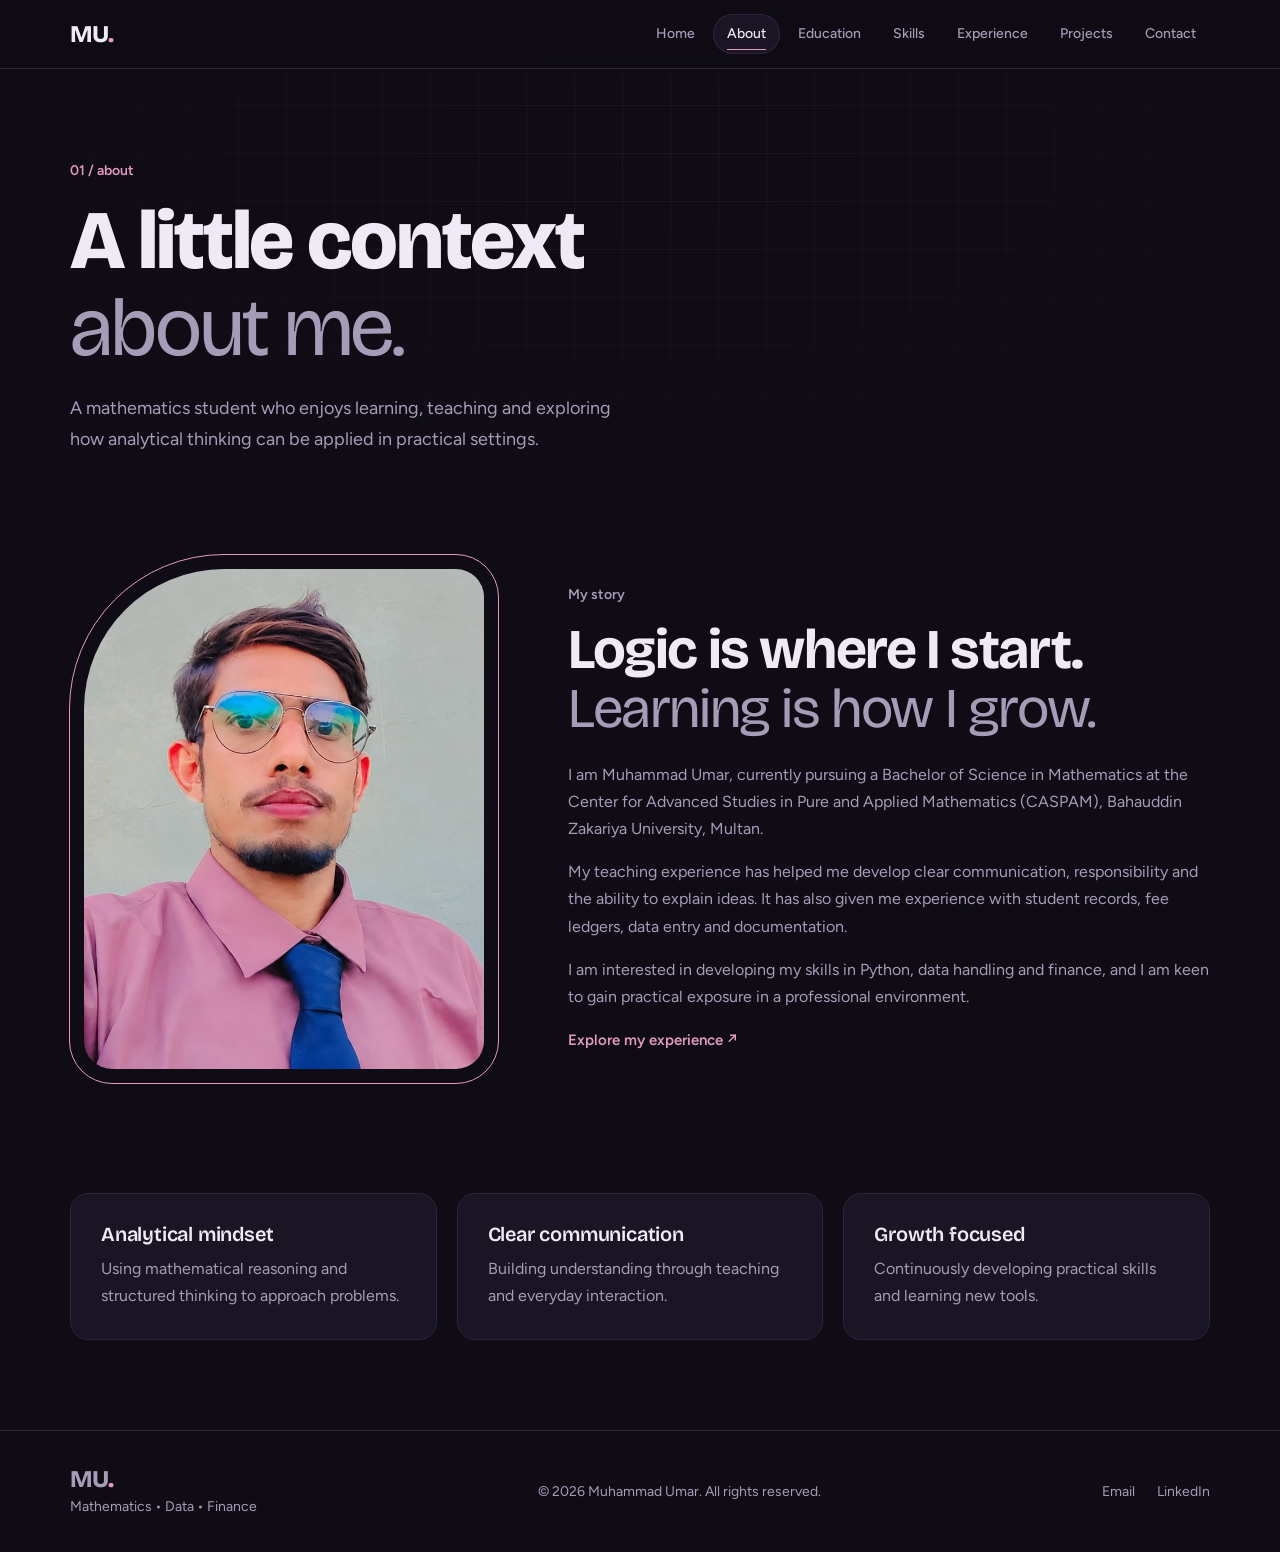
==== commit f548d6ea: "Update portfolio navigation labels" ====
--- a/about.html
+++ b/about.html
@@ -1,4 +1,4 @@
-<!doctype html><html lang="en"><head><meta charset="utf-8"><meta name="viewport" content="width=device-width, initial-scale=1"><meta name="description" content="About Muhammad Umar — a mathematics student who combines analytical thinking, teaching experience and an interest in data and finance."><meta name="author" content="Muhammad Umar"><meta name="theme-color" content="#0f0c16"><meta property="og:type" content="website"><meta property="og:title" content="Muhammad Umar — Mathematics Student"><meta property="og:description" content="About Muhammad Umar — a mathematics student who combines analytical thinking, teaching experience and an interest in data and finance."><link rel="icon" href="data:image/svg+xml,%3Csvg xmlns='http://www.w3.org/2000/svg' viewBox='0 0 64 64'%3E%3Crect width='64' height='64' rx='14' fill='%230f0c16'/%3E%3Ctext x='32' y='43' font-size='30' font-weight='700' text-anchor='middle' fill='%23e39ac1' font-family='sans-serif'%3EMU%3C/text%3E%3C/svg%3E"><title>About | Muhammad Umar</title><link rel="preconnect" href="https://fonts.googleapis.com"><link rel="preconnect" href="https://fonts.gstatic.com" crossorigin><link href="https://fonts.googleapis.com/css2?family=Bricolage+Grotesque:opsz,wght@12..96,400..800&family=Figtree:wght@400;500;600;700&display=swap" rel="stylesheet"><link rel="stylesheet" href="style.css"></head><body><a class="skip" href="#main">Skip to content</a><header class="header"><a class="logo" href="index.html">MU<span>.</span></a><button class="menu-btn" aria-label="Toggle menu" aria-expanded="false">☰</button><nav class="nav"><a href="index.html">Home</a><a class="active" href="about.html">About</a><a href="education.html">Education</a><a href="skills.html">Skills</a><a href="experience.html">Experience</a><a href="projects.html">Certificates</a><a href="contact.html">Contact</a></nav></header><main id="main">
+<!doctype html><html lang="en"><head><meta charset="utf-8"><meta name="viewport" content="width=device-width, initial-scale=1"><meta name="description" content="About Muhammad Umar — a mathematics student who combines analytical thinking, teaching experience and an interest in data and finance."><meta name="author" content="Muhammad Umar"><meta name="theme-color" content="#0f0c16"><meta property="og:type" content="website"><meta property="og:title" content="Muhammad Umar — Mathematics Student"><meta property="og:description" content="About Muhammad Umar — a mathematics student who combines analytical thinking, teaching experience and an interest in data and finance."><link rel="icon" href="data:image/svg+xml,%3Csvg xmlns='http://www.w3.org/2000/svg' viewBox='0 0 64 64'%3E%3Crect width='64' height='64' rx='14' fill='%230f0c16'/%3E%3Ctext x='32' y='43' font-size='30' font-weight='700' text-anchor='middle' fill='%23e39ac1' font-family='sans-serif'%3EMU%3C/text%3E%3C/svg%3E"><title>About | Muhammad Umar</title><link rel="preconnect" href="https://fonts.googleapis.com"><link rel="preconnect" href="https://fonts.gstatic.com" crossorigin><link href="https://fonts.googleapis.com/css2?family=Bricolage+Grotesque:opsz,wght@12..96,400..800&family=Figtree:wght@400;500;600;700&display=swap" rel="stylesheet"><link rel="stylesheet" href="style.css"></head><body><a class="skip" href="#main">Skip to content</a><header class="header"><a class="logo" href="index.html">MU<span>.</span></a><button class="menu-btn" aria-label="Toggle menu" aria-expanded="false">☰</button><nav class="nav"><a href="index.html">Home</a><a class="active" href="about.html">About</a><a href="education.html">Education</a><a href="skills.html">Skills</a><a href="experience.html">Experience</a><a href="projects.html">Projects</a><a href="contact.html">Contact</a></nav></header><main id="main">
 <section class="page-hero container"><p class="kicker">01 / about</p><h1>A little context<br><em>about me.</em></h1><p class="intro">A mathematics student who enjoys learning, teaching and exploring how analytical thinking can be applied in practical settings.</p></section>
 <section class="container split-section"><div class="about-photo"><img src="assets/portrait.jpg" alt="Muhammad Umar"></div><div class="prose"><p class="kicker">My story</p><h2>Logic is where I start.<br><em>Learning is how I grow.</em></h2><p>I am Muhammad Umar, currently pursuing a Bachelor of Science in Mathematics at the Center for Advanced Studies in Pure and Applied Mathematics (CASPAM), Bahauddin Zakariya University, Multan.</p><p>My teaching experience has helped me develop clear communication, responsibility and the ability to explain ideas. It has also given me experience with student records, fee ledgers, data entry and documentation.</p><p>I am interested in developing my skills in Python, data handling and finance, and I am keen to gain practical exposure in a professional environment.</p><a class="text-link" href="experience.html">Explore my experience ↗</a></div></section>
 <section class="container values-grid"><article><span>01</span><h3>Analytical mindset</h3><p>Using mathematical reasoning and structured thinking to approach problems.</p></article><article><span>02</span><h3>Clear communication</h3><p>Building understanding through teaching and everyday interaction.</p></article><article><span>03</span><h3>Growth focused</h3><p>Continuously developing practical skills and learning new tools.</p></article></section>
--- a/style.css
+++ b/style.css
@@ -83,3 +83,59 @@
 .menu-btn{display:block}.nav{display:none;position:absolute;top:100%;left:0;right:0;flex-direction:column;background:var(--bg);border-bottom:1px solid var(--line);padding:12px 24px}.nav.open{display:flex}}
 @media(max-width:620px){.values-grid,.cert-gallery{grid-template-columns:1fr}}
 @media(prefers-reduced-motion:reduce){*{transition:none!important;scroll-behavior:auto!important}}
+
+
+/* Portfolio enhancement layer */
+:root{--glow:rgba(227,154,193,.16);--ease:cubic-bezier(.2,.75,.25,1)}
+html{scroll-padding-top:90px}
+body{overflow-x:hidden}
+::selection{background:var(--rose);color:#1a0f1a}
+.header{transition:background .3s ease,box-shadow .3s ease}
+.header.scrolled{background:#0f0c16f2;box-shadow:0 12px 35px #0005}
+.nav a{position:relative}
+.nav a::after{content:"";position:absolute;left:14px;right:14px;bottom:4px;height:1px;background:var(--rose);transform:scaleX(0);transform-origin:left;transition:transform .25s var(--ease)}
+.nav a:hover::after,.nav a.active::after{transform:scaleX(1)}
+.hero::after{content:"";position:absolute;z-index:-2;width:460px;height:460px;right:-8%;top:2%;border-radius:50%;background:radial-gradient(circle,var(--glow),transparent 68%);filter:blur(12px);animation:ambient-drift 12s ease-in-out infinite alternate}
+.image-backdrop{animation:frame-breathe 7s ease-in-out infinite alternate}
+.floating-card{animation:float-card 6s ease-in-out infinite}
+.availability i{animation:status-pulse 2.4s ease-out infinite}
+.btn,.cert-card,.project-card,.values-grid article,.skill-card{transition:transform .35s var(--ease),border-color .3s ease,box-shadow .35s ease}
+.btn:hover{transform:translateY(-3px)}
+.cert-card:hover,.project-card:hover,.values-grid article:hover,.skill-card:hover{transform:translateY(-6px);border-color:#e39ac188;box-shadow:0 20px 50px #0003}
+.scroll-progress{position:fixed;z-index:120;left:0;top:0;width:100%;height:3px;pointer-events:none;background:transparent}
+.scroll-progress span{display:block;width:100%;height:100%;background:linear-gradient(90deg,var(--rose),var(--blue));transform:scaleX(0);transform-origin:left}
+.reveal-ready [data-reveal]{opacity:0;transform:translateY(24px);transition:opacity .7s var(--ease),transform .7s var(--ease)}
+.reveal-ready [data-reveal].is-visible{opacity:1;transform:translateY(0)}
+.project-showcase{padding:28px 0 40px}
+.project-preview{padding-top:35px}
+.project-grid{display:grid;grid-template-columns:repeat(3,minmax(0,1fr));gap:18px}
+.project-card{position:relative;display:flex;flex-direction:column;min-width:0;padding:26px;background:linear-gradient(145deg,#211a2d,var(--card) 70%);border:1px solid var(--line);border-radius:var(--r);overflow:hidden}
+.project-card::before{content:"";position:absolute;inset:0 auto auto 0;width:100%;height:2px;background:linear-gradient(90deg,var(--rose),transparent);opacity:.8}
+.project-top{display:flex;justify-content:space-between;align-items:center;gap:10px;margin-bottom:24px}
+.project-index{font:700 30px 'Bricolage Grotesque',sans-serif;color:var(--rose)}
+.project-status{font-size:11px;letter-spacing:.04em;text-transform:uppercase;color:var(--mut);border:1px solid var(--line);padding:5px 9px;border-radius:99px}
+.project-card h3{font-size:23px;line-height:1.16;margin:0 0 14px}
+.project-card>p:not(.kicker){color:var(--mut);font-size:14px}
+.project-card .kicker{font-size:12px;margin-bottom:9px}
+.project-card ul{padding-left:18px;color:var(--mut);font-size:14px}
+.project-card li{margin:6px 0}
+.project-card .pill-list{margin-top:auto;padding-top:18px}
+.project-card .pill-list span{font-size:12px;padding:5px 10px}
+.project-detail{min-height:390px}
+.project-detail .pill-list{margin-top:20px}
+.project-card .text-link{margin-top:18px;align-self:flex-start}
+.project-caption{color:var(--mut);font-size:14px}
+.certificate-heading{padding:45px 0 28px;border-top:1px solid var(--line)}
+.certificate-heading h2{font-size:clamp(30px,4.4vw,56px);margin-bottom:14px}
+.certificate-heading .intro{font-size:16px}
+.cert-gallery{scroll-margin-top:100px}
+#stockout,#var,#portfolio-site{scroll-margin-top:110px}
+.back-to-top{position:fixed;right:22px;bottom:22px;z-index:70;width:44px;height:44px;border:1px solid var(--line);border-radius:50%;background:var(--card);color:var(--rose);font-size:20px;cursor:pointer;opacity:0;visibility:hidden;transform:translateY(10px);transition:.25s}
+.back-to-top.visible{opacity:1;visibility:visible;transform:translateY(0)}
+@keyframes ambient-drift{from{transform:translate3d(0,0,0) scale(1)}to{transform:translate3d(-28px,22px,0) scale(1.12)}}
+@keyframes frame-breathe{from{transform:translate(0,0)}to{transform:translate(7px,-7px)}}
+@keyframes float-card{0%,100%{transform:translateY(0)}50%{transform:translateY(-9px)}}
+@keyframes status-pulse{0%{box-shadow:0 0 0 0 #7be0a455}70%{box-shadow:0 0 0 8px #7be0a400}100%{box-shadow:0 0 0 0 #7be0a400}}
+@media(max-width:900px){.project-grid{grid-template-columns:1fr 1fr}.project-detail{min-height:0}}
+@media(max-width:620px){.project-grid{grid-template-columns:1fr}.project-card{padding:23px}.project-preview{padding-top:12px}.project-showcase{padding-top:15px}}
+@media(prefers-reduced-motion:reduce){.hero::after,.image-backdrop,.floating-card,.availability i{animation:none!important}.reveal-ready [data-reveal]{opacity:1;transform:none;transition:none}.back-to-top,.btn,.cert-card,.project-card,.values-grid article,.skill-card{transition:none!important}}
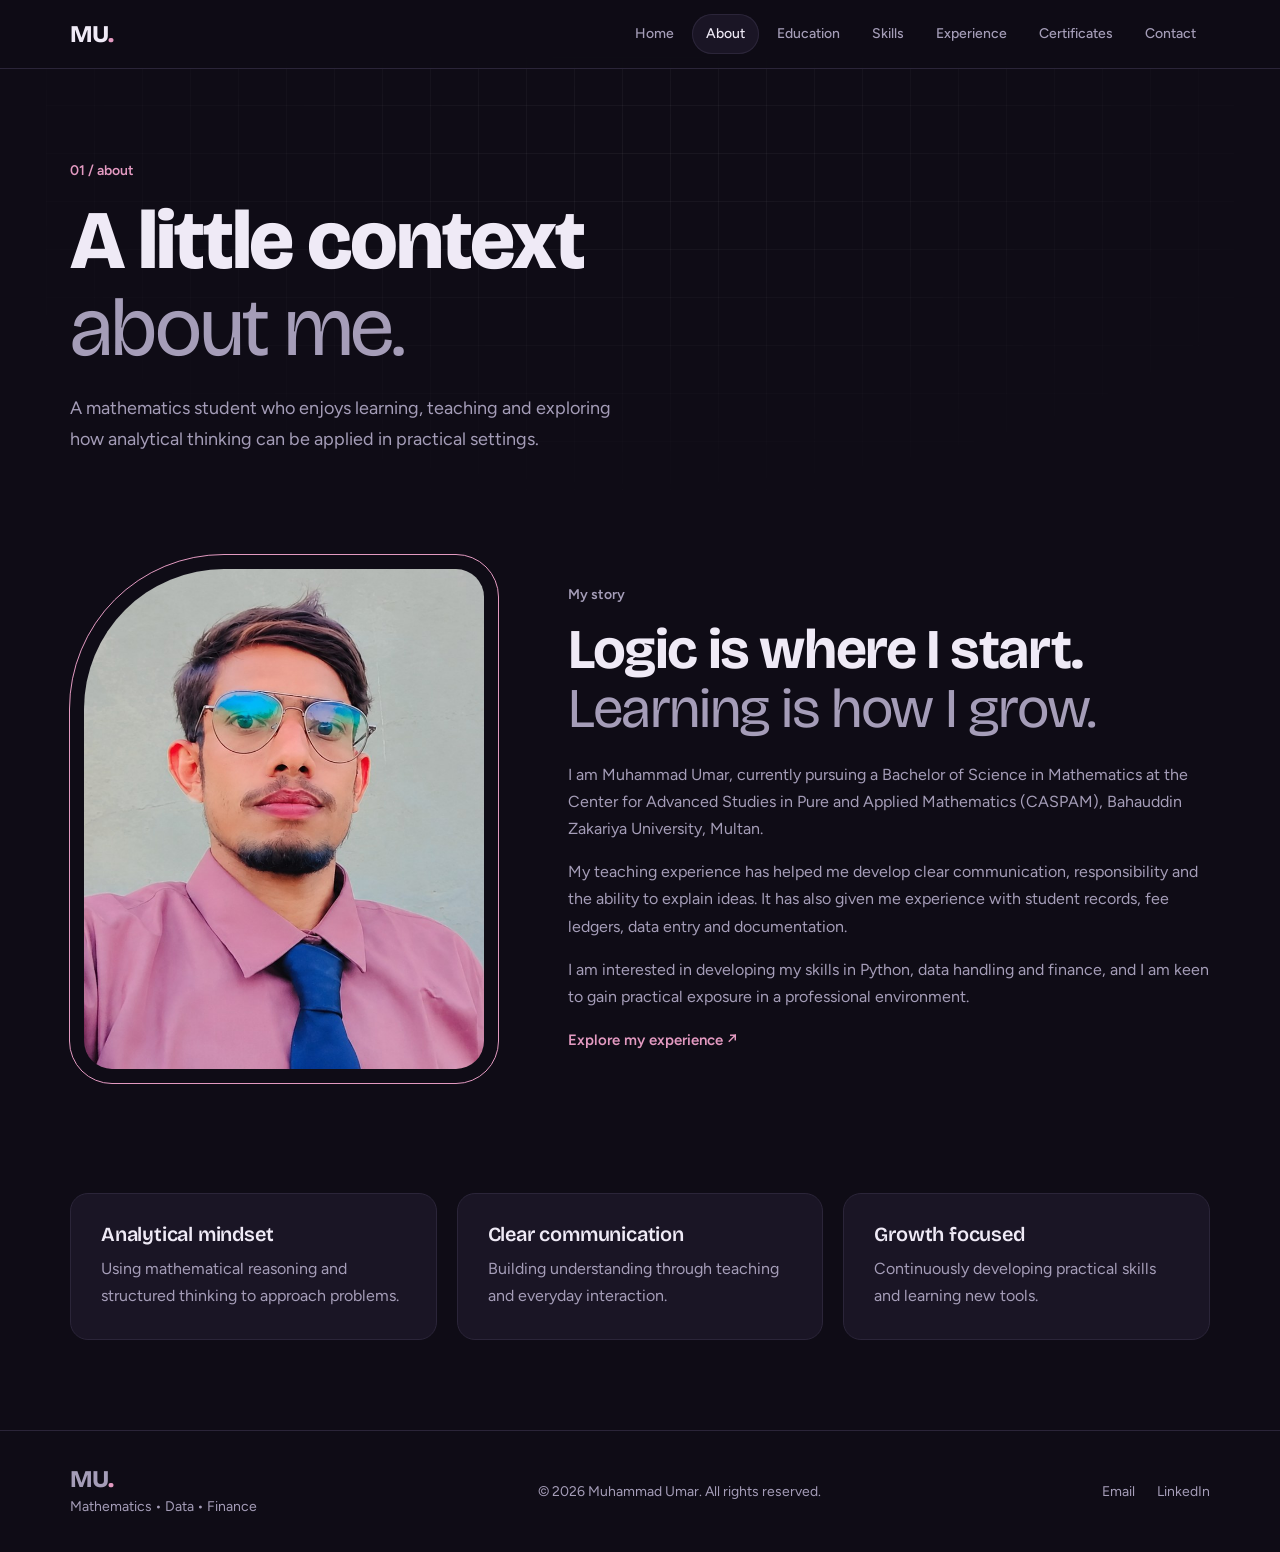
==== commit f7211aa7: "Revert "Upgrade portfolio design, animations and project showcase" This reverts commit 1ef2f668b061a" ====
--- a/about.html
+++ b/about.html
@@ -1,4 +1,4 @@
-<!doctype html><html lang="en"><head><meta charset="utf-8"><meta name="viewport" content="width=device-width, initial-scale=1"><meta name="description" content="About Muhammad Umar — a mathematics student who combines analytical thinking, teaching experience and an interest in data and finance."><meta name="author" content="Muhammad Umar"><meta name="theme-color" content="#0f0c16"><meta property="og:type" content="website"><meta property="og:title" content="Muhammad Umar — Mathematics Student"><meta property="og:description" content="About Muhammad Umar — a mathematics student who combines analytical thinking, teaching experience and an interest in data and finance."><link rel="icon" href="data:image/svg+xml,%3Csvg xmlns='http://www.w3.org/2000/svg' viewBox='0 0 64 64'%3E%3Crect width='64' height='64' rx='14' fill='%230f0c16'/%3E%3Ctext x='32' y='43' font-size='30' font-weight='700' text-anchor='middle' fill='%23e39ac1' font-family='sans-serif'%3EMU%3C/text%3E%3C/svg%3E"><title>About | Muhammad Umar</title><link rel="preconnect" href="https://fonts.googleapis.com"><link rel="preconnect" href="https://fonts.gstatic.com" crossorigin><link href="https://fonts.googleapis.com/css2?family=Bricolage+Grotesque:opsz,wght@12..96,400..800&family=Figtree:wght@400;500;600;700&display=swap" rel="stylesheet"><link rel="stylesheet" href="style.css"></head><body><a class="skip" href="#main">Skip to content</a><header class="header"><a class="logo" href="index.html">MU<span>.</span></a><button class="menu-btn" aria-label="Toggle menu" aria-expanded="false">☰</button><nav class="nav"><a href="index.html">Home</a><a class="active" href="about.html">About</a><a href="education.html">Education</a><a href="skills.html">Skills</a><a href="experience.html">Experience</a><a href="projects.html">Projects</a><a href="contact.html">Contact</a></nav></header><main id="main">
+<!doctype html><html lang="en"><head><meta charset="utf-8"><meta name="viewport" content="width=device-width, initial-scale=1"><meta name="description" content="About Muhammad Umar — a mathematics student who combines analytical thinking, teaching experience and an interest in data and finance."><meta name="author" content="Muhammad Umar"><meta name="theme-color" content="#0f0c16"><meta property="og:type" content="website"><meta property="og:title" content="Muhammad Umar — Mathematics Student"><meta property="og:description" content="About Muhammad Umar — a mathematics student who combines analytical thinking, teaching experience and an interest in data and finance."><link rel="icon" href="data:image/svg+xml,%3Csvg xmlns='http://www.w3.org/2000/svg' viewBox='0 0 64 64'%3E%3Crect width='64' height='64' rx='14' fill='%230f0c16'/%3E%3Ctext x='32' y='43' font-size='30' font-weight='700' text-anchor='middle' fill='%23e39ac1' font-family='sans-serif'%3EMU%3C/text%3E%3C/svg%3E"><title>About | Muhammad Umar</title><link rel="preconnect" href="https://fonts.googleapis.com"><link rel="preconnect" href="https://fonts.gstatic.com" crossorigin><link href="https://fonts.googleapis.com/css2?family=Bricolage+Grotesque:opsz,wght@12..96,400..800&family=Figtree:wght@400;500;600;700&display=swap" rel="stylesheet"><link rel="stylesheet" href="style.css"></head><body><a class="skip" href="#main">Skip to content</a><header class="header"><a class="logo" href="index.html">MU<span>.</span></a><button class="menu-btn" aria-label="Toggle menu" aria-expanded="false">☰</button><nav class="nav"><a href="index.html">Home</a><a class="active" href="about.html">About</a><a href="education.html">Education</a><a href="skills.html">Skills</a><a href="experience.html">Experience</a><a href="projects.html">Certificates</a><a href="contact.html">Contact</a></nav></header><main id="main">
 <section class="page-hero container"><p class="kicker">01 / about</p><h1>A little context<br><em>about me.</em></h1><p class="intro">A mathematics student who enjoys learning, teaching and exploring how analytical thinking can be applied in practical settings.</p></section>
 <section class="container split-section"><div class="about-photo"><img src="assets/portrait.jpg" alt="Muhammad Umar"></div><div class="prose"><p class="kicker">My story</p><h2>Logic is where I start.<br><em>Learning is how I grow.</em></h2><p>I am Muhammad Umar, currently pursuing a Bachelor of Science in Mathematics at the Center for Advanced Studies in Pure and Applied Mathematics (CASPAM), Bahauddin Zakariya University, Multan.</p><p>My teaching experience has helped me develop clear communication, responsibility and the ability to explain ideas. It has also given me experience with student records, fee ledgers, data entry and documentation.</p><p>I am interested in developing my skills in Python, data handling and finance, and I am keen to gain practical exposure in a professional environment.</p><a class="text-link" href="experience.html">Explore my experience ↗</a></div></section>
 <section class="container values-grid"><article><span>01</span><h3>Analytical mindset</h3><p>Using mathematical reasoning and structured thinking to approach problems.</p></article><article><span>02</span><h3>Clear communication</h3><p>Building understanding through teaching and everyday interaction.</p></article><article><span>03</span><h3>Growth focused</h3><p>Continuously developing practical skills and learning new tools.</p></article></section>
--- a/style.css
+++ b/style.css
@@ -83,59 +83,3 @@
 .menu-btn{display:block}.nav{display:none;position:absolute;top:100%;left:0;right:0;flex-direction:column;background:var(--bg);border-bottom:1px solid var(--line);padding:12px 24px}.nav.open{display:flex}}
 @media(max-width:620px){.values-grid,.cert-gallery{grid-template-columns:1fr}}
 @media(prefers-reduced-motion:reduce){*{transition:none!important;scroll-behavior:auto!important}}
-
-
-/* Portfolio enhancement layer */
-:root{--glow:rgba(227,154,193,.16);--ease:cubic-bezier(.2,.75,.25,1)}
-html{scroll-padding-top:90px}
-body{overflow-x:hidden}
-::selection{background:var(--rose);color:#1a0f1a}
-.header{transition:background .3s ease,box-shadow .3s ease}
-.header.scrolled{background:#0f0c16f2;box-shadow:0 12px 35px #0005}
-.nav a{position:relative}
-.nav a::after{content:"";position:absolute;left:14px;right:14px;bottom:4px;height:1px;background:var(--rose);transform:scaleX(0);transform-origin:left;transition:transform .25s var(--ease)}
-.nav a:hover::after,.nav a.active::after{transform:scaleX(1)}
-.hero::after{content:"";position:absolute;z-index:-2;width:460px;height:460px;right:-8%;top:2%;border-radius:50%;background:radial-gradient(circle,var(--glow),transparent 68%);filter:blur(12px);animation:ambient-drift 12s ease-in-out infinite alternate}
-.image-backdrop{animation:frame-breathe 7s ease-in-out infinite alternate}
-.floating-card{animation:float-card 6s ease-in-out infinite}
-.availability i{animation:status-pulse 2.4s ease-out infinite}
-.btn,.cert-card,.project-card,.values-grid article,.skill-card{transition:transform .35s var(--ease),border-color .3s ease,box-shadow .35s ease}
-.btn:hover{transform:translateY(-3px)}
-.cert-card:hover,.project-card:hover,.values-grid article:hover,.skill-card:hover{transform:translateY(-6px);border-color:#e39ac188;box-shadow:0 20px 50px #0003}
-.scroll-progress{position:fixed;z-index:120;left:0;top:0;width:100%;height:3px;pointer-events:none;background:transparent}
-.scroll-progress span{display:block;width:100%;height:100%;background:linear-gradient(90deg,var(--rose),var(--blue));transform:scaleX(0);transform-origin:left}
-.reveal-ready [data-reveal]{opacity:0;transform:translateY(24px);transition:opacity .7s var(--ease),transform .7s var(--ease)}
-.reveal-ready [data-reveal].is-visible{opacity:1;transform:translateY(0)}
-.project-showcase{padding:28px 0 40px}
-.project-preview{padding-top:35px}
-.project-grid{display:grid;grid-template-columns:repeat(3,minmax(0,1fr));gap:18px}
-.project-card{position:relative;display:flex;flex-direction:column;min-width:0;padding:26px;background:linear-gradient(145deg,#211a2d,var(--card) 70%);border:1px solid var(--line);border-radius:var(--r);overflow:hidden}
-.project-card::before{content:"";position:absolute;inset:0 auto auto 0;width:100%;height:2px;background:linear-gradient(90deg,var(--rose),transparent);opacity:.8}
-.project-top{display:flex;justify-content:space-between;align-items:center;gap:10px;margin-bottom:24px}
-.project-index{font:700 30px 'Bricolage Grotesque',sans-serif;color:var(--rose)}
-.project-status{font-size:11px;letter-spacing:.04em;text-transform:uppercase;color:var(--mut);border:1px solid var(--line);padding:5px 9px;border-radius:99px}
-.project-card h3{font-size:23px;line-height:1.16;margin:0 0 14px}
-.project-card>p:not(.kicker){color:var(--mut);font-size:14px}
-.project-card .kicker{font-size:12px;margin-bottom:9px}
-.project-card ul{padding-left:18px;color:var(--mut);font-size:14px}
-.project-card li{margin:6px 0}
-.project-card .pill-list{margin-top:auto;padding-top:18px}
-.project-card .pill-list span{font-size:12px;padding:5px 10px}
-.project-detail{min-height:390px}
-.project-detail .pill-list{margin-top:20px}
-.project-card .text-link{margin-top:18px;align-self:flex-start}
-.project-caption{color:var(--mut);font-size:14px}
-.certificate-heading{padding:45px 0 28px;border-top:1px solid var(--line)}
-.certificate-heading h2{font-size:clamp(30px,4.4vw,56px);margin-bottom:14px}
-.certificate-heading .intro{font-size:16px}
-.cert-gallery{scroll-margin-top:100px}
-#stockout,#var,#portfolio-site{scroll-margin-top:110px}
-.back-to-top{position:fixed;right:22px;bottom:22px;z-index:70;width:44px;height:44px;border:1px solid var(--line);border-radius:50%;background:var(--card);color:var(--rose);font-size:20px;cursor:pointer;opacity:0;visibility:hidden;transform:translateY(10px);transition:.25s}
-.back-to-top.visible{opacity:1;visibility:visible;transform:translateY(0)}
-@keyframes ambient-drift{from{transform:translate3d(0,0,0) scale(1)}to{transform:translate3d(-28px,22px,0) scale(1.12)}}
-@keyframes frame-breathe{from{transform:translate(0,0)}to{transform:translate(7px,-7px)}}
-@keyframes float-card{0%,100%{transform:translateY(0)}50%{transform:translateY(-9px)}}
-@keyframes status-pulse{0%{box-shadow:0 0 0 0 #7be0a455}70%{box-shadow:0 0 0 8px #7be0a400}100%{box-shadow:0 0 0 0 #7be0a400}}
-@media(max-width:900px){.project-grid{grid-template-columns:1fr 1fr}.project-detail{min-height:0}}
-@media(max-width:620px){.project-grid{grid-template-columns:1fr}.project-card{padding:23px}.project-preview{padding-top:12px}.project-showcase{padding-top:15px}}
-@media(prefers-reduced-motion:reduce){.hero::after,.image-backdrop,.floating-card,.availability i{animation:none!important}.reveal-ready [data-reveal]{opacity:1;transform:none;transition:none}.back-to-top,.btn,.cert-card,.project-card,.values-grid article,.skill-card{transition:none!important}}
